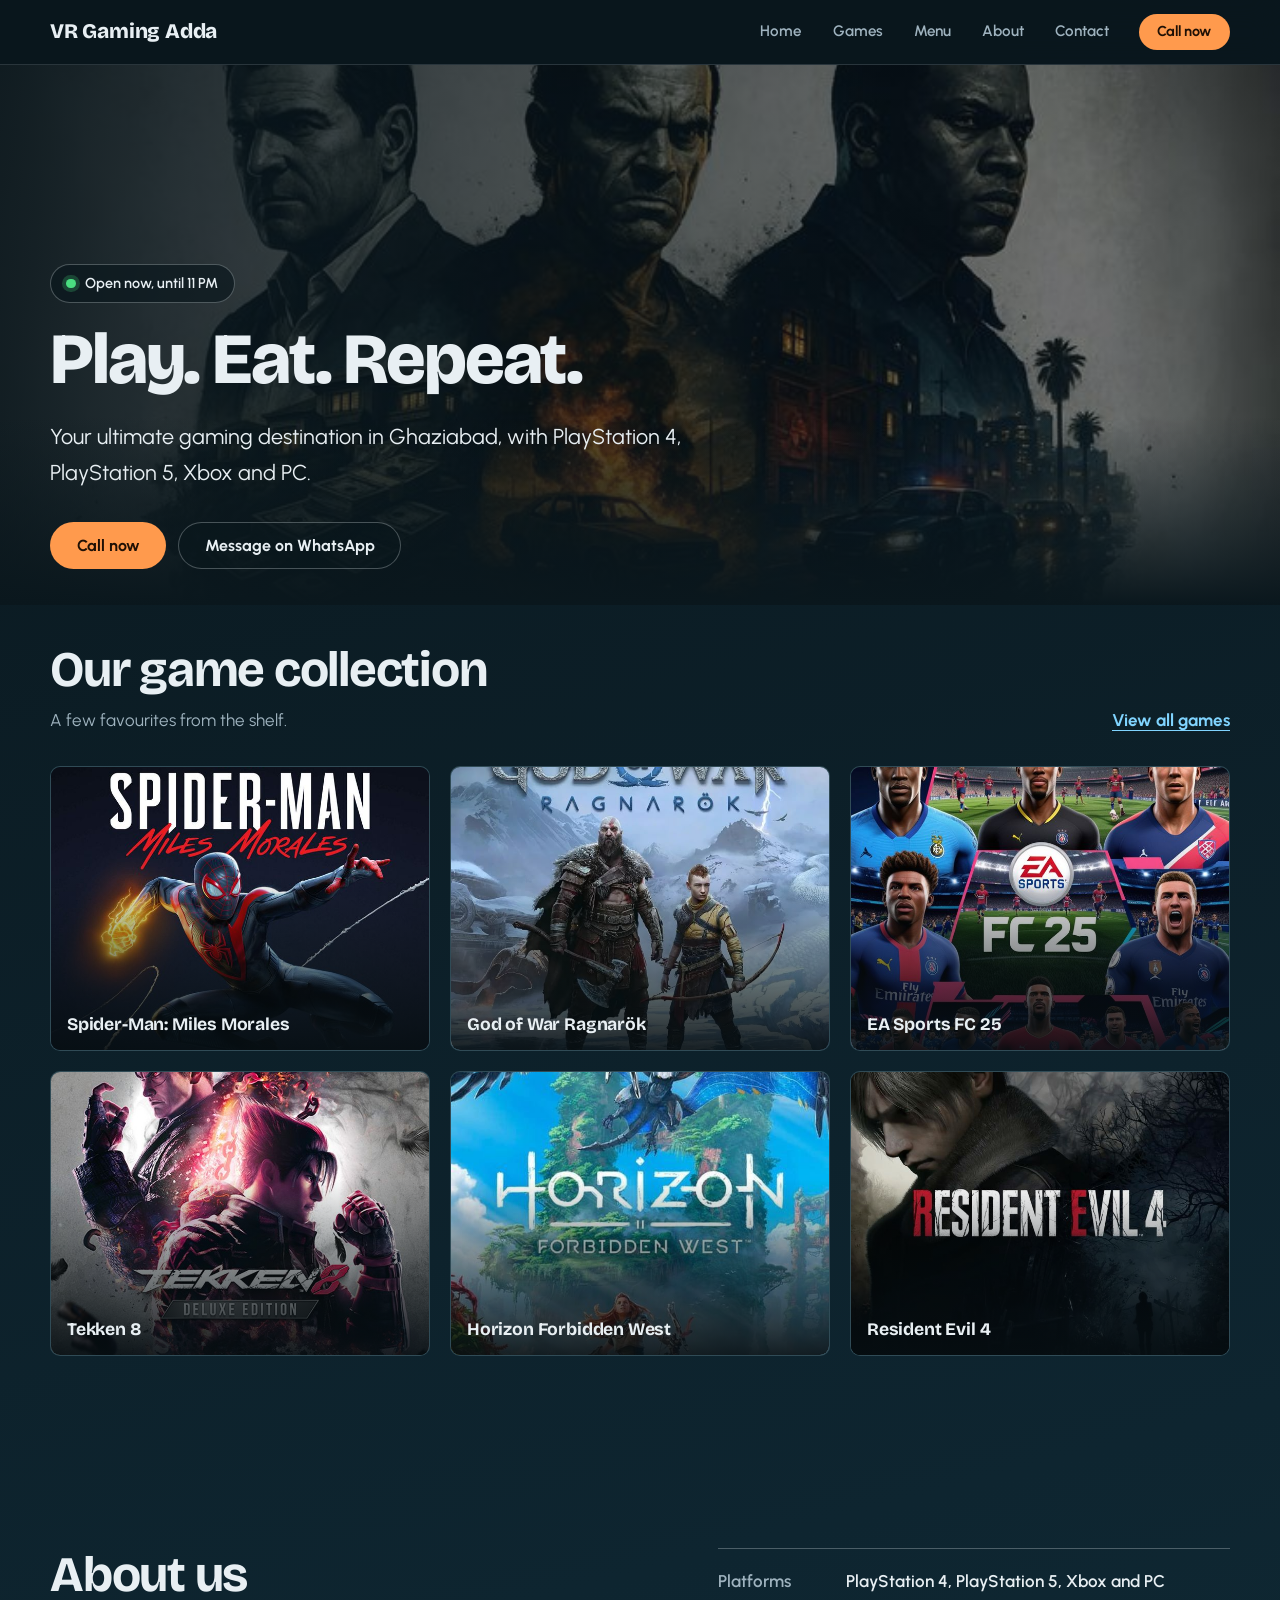
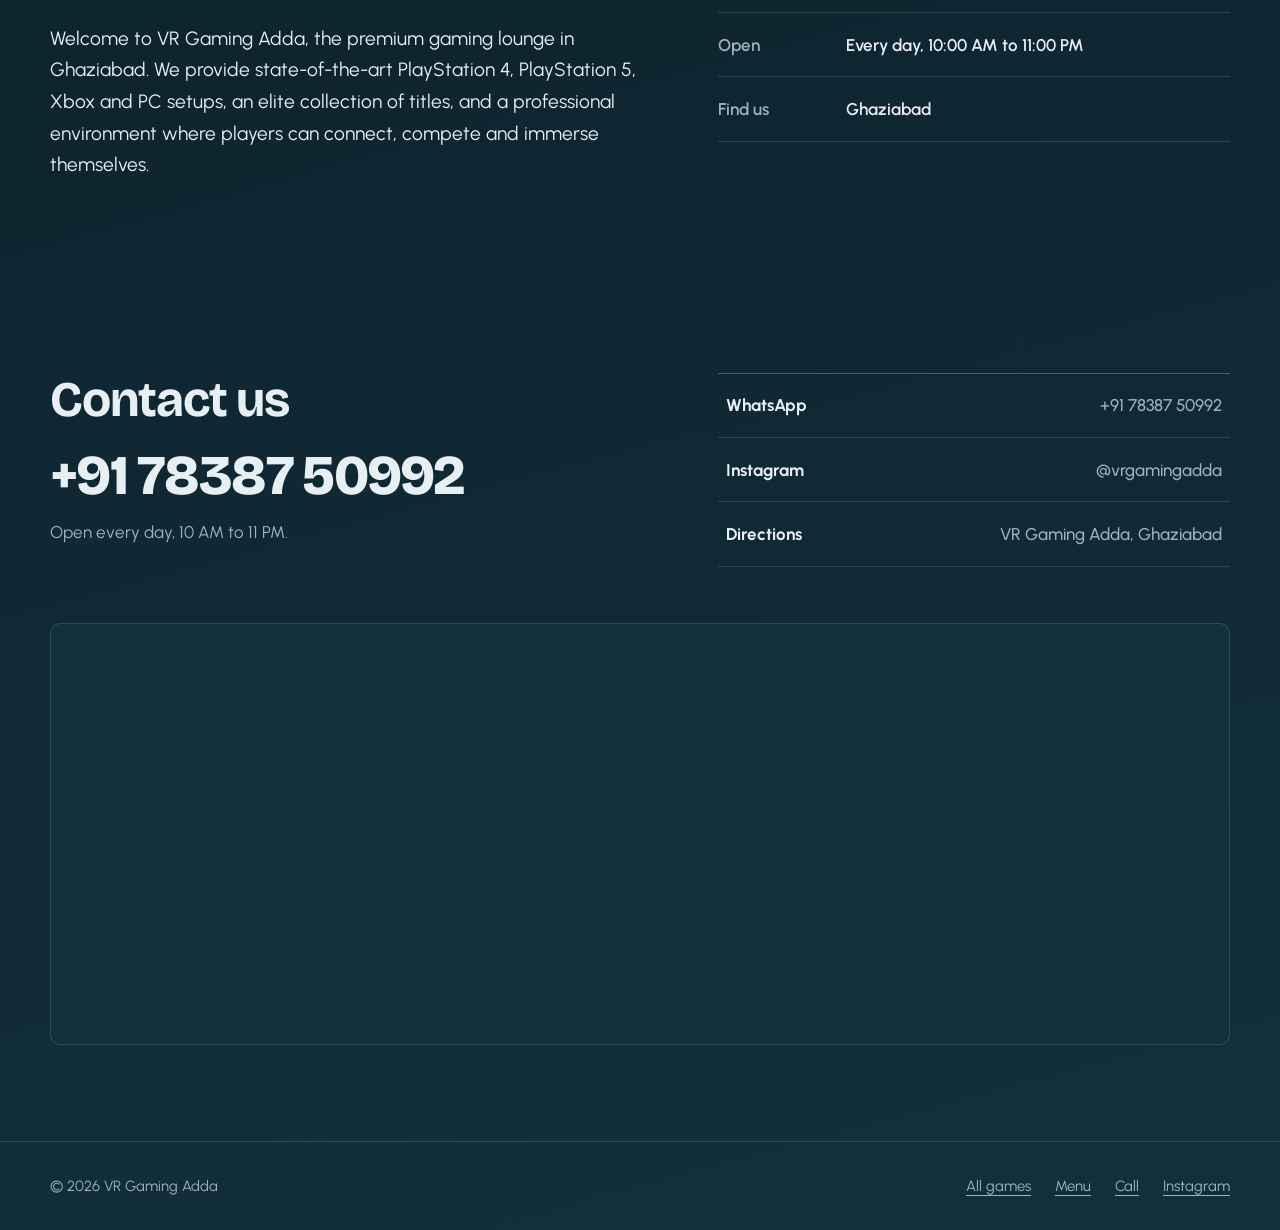
==== index.html @ c01f608c "menu addtion" ====
<!DOCTYPE html>
<html lang="en">
<head>
  <meta charset="UTF-8">
  <meta name="viewport" content="width=device-width, initial-scale=1">
  <title>VR Gaming Adda | PlayStation, Xbox &amp; PC Gaming Lounge in Ghaziabad</title>
  <meta name="description" content="VR Gaming Adda is a gaming lounge in Ghaziabad with PlayStation 4, PlayStation 5, Xbox and PC setups and a big game library. Open daily, 10 AM to 11 PM. Call +91 78387 50992.">
  <meta name="theme-color" content="#0a171d">
  <meta property="og:type" content="website">
  <meta property="og:title" content="VR Gaming Adda | PlayStation, Xbox &amp; PC Gaming Lounge in Ghaziabad">
  <meta property="og:description" content="Play the best games with friends on PlayStation, Xbox and PC. Open daily, 10 AM to 11 PM.">
  <link rel="icon" href="data:image/svg+xml,%3Csvg xmlns='http://www.w3.org/2000/svg' viewBox='0 0 100 100'%3E%3Ctext y='.9em' font-size='90'%3E🎮%3C/text%3E%3C/svg%3E">

  <link rel="preconnect" href="https://fonts.googleapis.com">
  <link rel="preconnect" href="https://fonts.gstatic.com" crossorigin>
  <link href="https://fonts.googleapis.com/css2?family=Bricolage+Grotesque:wght@700;800&family=Urbanist:wght@400;500;600;700&display=swap" rel="stylesheet">
  <link rel="stylesheet" href="style.css">

  <!-- Marks the page as "JavaScript is running" so scroll animations only apply when they can work -->
  <script>document.documentElement.classList.add('js');</script>

  <script type="application/ld+json">
  {
    "@context": "https://schema.org",
    "@type": "EntertainmentBusiness",
    "name": "VR Gaming Adda",
    "description": "Gaming lounge in Ghaziabad with PlayStation 4, PlayStation 5, Xbox and PC.",
    "hasMap": "https://maps.app.goo.gl/BZPV2LRTuxXxfFPt9",
    "telephone": "+91-78387-50992",
    "address": {
      "@type": "PostalAddress",
      "addressLocality": "Ghaziabad",
      "addressRegion": "Uttar Pradesh",
      "addressCountry": "IN"
    },
    "openingHoursSpecification": {
      "@type": "OpeningHoursSpecification",
      "dayOfWeek": ["Monday", "Tuesday", "Wednesday", "Thursday", "Friday", "Saturday", "Sunday"],
      "opens": "10:00",
      "closes": "23:00"
    },
    "sameAs": ["https://instagram.com/vrgamingadda"]
  }
  </script>
</head>
<body>
  <a class="skip-link" href="#main">Skip to content</a>

  <header class="site-header">
    <div class="container header-inner">
      <a class="logo" href="#home">VR Gaming Adda</a>

      <nav id="site-nav" class="site-nav" aria-label="Main">
        <a href="#home">Home</a>
        <a href="#games">Games</a>
        <a href="menu.html">Menu</a>
        <a href="#about">About</a>
        <a href="#contact">Contact</a>
      </nav>

      <div class="header-actions">
        <a class="btn btn-primary btn-sm" href="tel:+917838750992">Call now</a>
        <button class="nav-toggle" type="button" aria-expanded="false" aria-controls="site-nav" aria-label="Open menu">
          <span class="nav-toggle-bars" aria-hidden="true"></span>
        </button>
      </div>
    </div>
  </header>

  <main id="main">

    <!-- HERO -->
    <section class="hero" id="home" aria-labelledby="hero-title">
      <img class="hero-bg" src="img/caro4.jpeg" alt="" fetchpriority="high" decoding="async">
      <div class="container">
        <p class="status" data-state="neutral">
          <span class="status-dot" aria-hidden="true"></span>
          <span id="open-status">Open daily, 10 AM to 11 PM</span>
        </p>
        <h1 id="hero-title"><span>Play.</span> <span>Eat.</span> <span>Repeat.</span></h1>
        <p class="hero-lead">Your ultimate gaming destination in Ghaziabad, with PlayStation 4, PlayStation 5, Xbox and PC.</p>
        <div class="hero-actions">
          <a class="btn btn-primary" href="tel:+917838750992">Call now</a>
          <a class="btn btn-outline" href="https://wa.me/917838750992?text=Hi!%20I%27d%20like%20to%20visit%20VR%20Gaming%20Adda.%20Are%20slots%20available%3F" target="_blank" rel="noopener noreferrer">Message on WhatsApp<span class="sr-only"> (opens in a new tab)</span></a>
        </div>
      </div>
    </section>

    <!-- GAMES -->
    <section class="section" id="games" aria-labelledby="games-title">
      <div class="container">
        <div class="section-head">
          <div>
            <h2 class="section-title" id="games-title">Our game collection</h2>
            <p class="section-sub">A few favourites from the shelf.</p>
          </div>
          <a class="text-link" href="games.html">View all games</a>
        </div>

        <ul class="tile-grid" role="list">
          <li>
            <article class="tile reveal">
              <img src="img/spiderman%20miles%20morales.jpeg" alt="" loading="lazy" decoding="async">
              <h3 class="tile-title">Spider-Man: Miles Morales</h3>
            </article>
          </li>
          <li>
            <article class="tile reveal">
              <img src="img/gow%20rag.jpeg" alt="" loading="lazy" decoding="async">
              <h3 class="tile-title">God of War Ragnarök</h3>
            </article>
          </li>
          <li>
            <article class="tile reveal">
              <img src="img/fc25.jpeg" alt="" loading="lazy" decoding="async">
              <h3 class="tile-title">EA Sports FC 25</h3>
            </article>
          </li>
          <li>
            <article class="tile reveal">
              <img src="img/tekken%208.jpeg" alt="" loading="lazy" decoding="async">
              <h3 class="tile-title">Tekken 8</h3>
            </article>
          </li>
          <li>
            <article class="tile reveal">
              <img src="img/horizon%20west.jpeg" alt="" loading="lazy" decoding="async">
              <h3 class="tile-title">Horizon Forbidden West</h3>
            </article>
          </li>
          <li>
            <article class="tile reveal">
              <img src="img/resident%20evil%204.jpeg" alt="" loading="lazy" decoding="async">
              <h3 class="tile-title">Resident Evil 4</h3>
            </article>
          </li>
        </ul>
      </div>
    </section>

    <!-- ABOUT -->
    <section class="section" id="about" aria-labelledby="about-title">
      <div class="container split">
        <div>
          <h2 class="section-title" id="about-title">About us</h2>
          <p class="about-text">
            Welcome to VR Gaming Adda, the premium gaming lounge in Ghaziabad. We provide state-of-the-art PlayStation 4, PlayStation 5, Xbox and PC setups, an elite collection of titles, and a professional environment where players can connect, compete and immerse themselves.
          </p>
        </div>

        <dl class="specs">
          <div class="spec">
            <dt>Platforms</dt>
            <dd>PlayStation 4, PlayStation 5, Xbox and&nbsp;PC</dd>
          </div>
          <div class="spec">
            <dt>Open</dt>
            <dd>Every day, 10:00 AM to 11:00 PM</dd>
          </div>
          <div class="spec">
            <dt>Find us</dt>
            <dd>Ghaziabad</dd>
          </div>
        </dl>
      </div>
    </section>

    <!-- CONTACT -->
    <section class="section" id="contact" aria-labelledby="contact-title">
      <div class="container">
        <div class="split">
          <div>
            <h2 class="section-title" id="contact-title">Contact us</h2>
            <a class="contact-number" href="tel:+917838750992">+91 78387 50992</a>
            <p class="contact-hours">Open every day, 10 AM to 11 PM.</p>
          </div>

          <ul class="contact-list" role="list">
            <li>
              <a href="https://wa.me/917838750992?text=Hi!%20I%27d%20like%20to%20visit%20VR%20Gaming%20Adda.%20Are%20slots%20available%3F" target="_blank" rel="noopener noreferrer">
                <span>WhatsApp<span class="sr-only"> (opens in a new tab)</span></span>
                <span>+91 78387 50992</span>
              </a>
            </li>
            <li>
              <a href="https://instagram.com/vrgamingadda" target="_blank" rel="noopener noreferrer">
                <span>Instagram<span class="sr-only"> (opens in a new tab)</span></span>
                <span>@vrgamingadda</span>
              </a>
            </li>
            <li>
              <a href="https://maps.app.goo.gl/BZPV2LRTuxXxfFPt9" target="_blank" rel="noopener noreferrer">
                <span>Directions<span class="sr-only"> (opens in a new tab)</span></span>
                <span>VR Gaming Adda, Ghaziabad</span>
              </a>
            </li>
          </ul>
        </div>

        <div class="map">
          <iframe
            title="Map showing the location of VR Gaming Adda in Ghaziabad"
            src="https://www.google.com/maps/embed?pb=!1m18!1m12!1m3!1d3500.530560545763!2d77.47486057409613!3d28.673771582209337!2m3!1f0!2f0!3f0!3m2!1i1024!2i768!4f13.1!3m3!1m2!1s0x390cf1ef0e3dee1d%3A0xf4275570c303ee24!2sVR%20GAMING%20ADDA!5e0!3m2!1sen!2sin!4v1789979983167!5m2!1sen!2sin"
            allowfullscreen
            loading="lazy"
            referrerpolicy="strict-origin-when-cross-origin"></iframe>
        </div>
      </div>
    </section>

  </main>

  <footer class="site-footer">
    <div class="container footer-inner">
      <p>&copy; <span id="year">2026</span> VR Gaming Adda</p>
      <ul class="footer-links" role="list">
        <li><a href="games.html">All games</a></li>
        <li><a href="menu.html">Menu</a></li>
        <li><a href="tel:+917838750992">Call</a></li>
        <li><a href="https://instagram.com/vrgamingadda" target="_blank" rel="noopener noreferrer">Instagram<span class="sr-only"> (opens in a new tab)</span></a></li>
      </ul>
    </div>
  </footer>

  <script src="script.js"></script>
</body>
</html>
---- style.css ----
/* ==========================================================================
   VR Gaming Adda: shared styles (used by index.html and games.html)
   Tweak the values in :root to restyle the whole site.
   ========================================================================== */

:root {
  /* Colour */
  --ink: #0a171d;          /* page background */
  --teal: #12303b;         /* raised surfaces */
  --screen: #80d4ff;       /* links, focus rings, accents (your original blue) */
  --ember: #ff9a4d;        /* call-to-action buttons */
  --mist: #e8eff3;         /* main text */
  --slate: #9fb3bf;        /* secondary text */
  --line: rgba(232, 239, 243, 0.14);
  --line-strong: rgba(232, 239, 243, 0.28);

  /* Type */
  --font-display: 'Bricolage Grotesque', 'Urbanist', system-ui, sans-serif;
  --font-body: 'Urbanist', system-ui, -apple-system, 'Segoe UI', Roboto, sans-serif;

  /* Layout */
  --header-h: 64px;
  --wrap: 1180px;
  --gutter: clamp(1rem, 4vw, 2rem);
  --radius: 10px;
  --tile-ratio: 4 / 3;     /* shape of game cards. Try 3 / 4 for portrait covers */
}

/* ---------- Base ---------- */

*, *::before, *::after { box-sizing: border-box; }

html {
  -webkit-text-size-adjust: 100%;
  scroll-behavior: smooth;
  /* keeps anchor targets from hiding under the sticky header */
  scroll-padding-top: calc(var(--header-h) + 1rem);
}

body {
  margin: 0;
  min-height: 100vh;
  font-family: var(--font-body);
  font-size: 1.0625rem;
  line-height: 1.65;
  color: var(--mist);
  background-color: var(--ink);
  background-image: linear-gradient(165deg, #0a171d 0%, #0e2530 55%, #12303b 100%);
}

img { display: block; max-width: 100%; }

a { color: var(--screen); }

h1, h2, h3 { font-family: var(--font-display); margin: 0; }

:focus-visible {
  outline: 3px solid var(--screen);
  outline-offset: 3px;
  border-radius: 4px;
}

.container {
  width: min(100% - 2 * var(--gutter), var(--wrap));
  margin-inline: auto;
}

.sr-only {
  position: absolute;
  width: 1px; height: 1px;
  margin: -1px; padding: 0;
  overflow: hidden;
  clip: rect(0, 0, 0, 0);
  white-space: nowrap;
  border: 0;
}

.skip-link {
  position: absolute;
  left: 1rem;
  top: -4rem;
  z-index: 200;
  padding: 0.6rem 1rem;
  border-radius: 8px;
  background: var(--ember);
  color: #1f1005;
  font-weight: 700;
  text-decoration: none;
}
.skip-link:focus { top: 1rem; }

/* ---------- Buttons ---------- */

.btn {
  display: inline-flex;
  align-items: center;
  justify-content: center;
  gap: 0.5rem;
  padding: 0.8rem 1.6rem;
  border: 1px solid transparent;
  border-radius: 999px;
  font: 700 1rem/1.2 var(--font-body);
  text-decoration: none;
  cursor: pointer;
  transition: background-color 0.2s ease, border-color 0.2s ease, color 0.2s ease;
}
.btn-primary { background: var(--ember); color: #1f1005; }
.btn-primary:hover { background: #ffb073; }
.btn-outline { border-color: var(--line-strong); color: var(--mist); background: rgba(10, 23, 29, 0.35); }
.btn-outline:hover { border-color: var(--mist); background: rgba(232, 239, 243, 0.1); }
.btn-sm { padding: 0.55rem 1.1rem; font-size: 0.9rem; }

/* ---------- Header ---------- */

.site-header {
  position: sticky;
  top: 0;
  z-index: 100;
  background: rgba(10, 23, 29, 0.85);
  -webkit-backdrop-filter: blur(14px);
  backdrop-filter: blur(14px);
  border-bottom: 1px solid var(--line);
}

.header-inner {
  display: flex;
  align-items: center;
  gap: 1rem;
  min-height: var(--header-h);
}

.logo {
  font-family: var(--font-display);
  font-size: 1.3rem;
  font-weight: 800;
  letter-spacing: -0.01em;
  color: var(--mist);
  text-decoration: none;
  white-space: nowrap;
}

.site-nav {
  display: flex;
  align-items: center;
  gap: 0.25rem;
  margin-left: auto;
}
.site-nav a {
  padding: 0.5rem 0.85rem;
  border-radius: 8px;
  color: var(--slate);
  font-weight: 600;
  font-size: 0.95rem;
  text-decoration: none;
  transition: color 0.2s ease, background-color 0.2s ease;
}
.site-nav a:hover,
.site-nav a[aria-current] { color: var(--mist); background: rgba(232, 239, 243, 0.08); }

.header-actions { display: flex; align-items: center; gap: 0.5rem; }

.nav-toggle {
  display: none;
  align-items: center;
  justify-content: center;
  width: 44px;
  height: 44px;
  padding: 0;
  border: 1px solid var(--line-strong);
  border-radius: 10px;
  background: transparent;
  color: var(--mist);
  cursor: pointer;
}
.nav-toggle-bars,
.nav-toggle-bars::before,
.nav-toggle-bars::after {
  display: block;
  width: 18px;
  height: 2px;
  border-radius: 2px;
  background: currentColor;
  transition: transform 0.25s ease, background-color 0.2s ease;
}
.nav-toggle-bars { position: relative; }
.nav-toggle-bars::before,
.nav-toggle-bars::after { content: ""; position: absolute; left: 0; }
.nav-toggle-bars::before { top: -6px; }
.nav-toggle-bars::after { top: 6px; }
.nav-toggle[aria-expanded="true"] .nav-toggle-bars { background: transparent; }
.nav-toggle[aria-expanded="true"] .nav-toggle-bars::before { transform: translateY(6px) rotate(45deg); }
.nav-toggle[aria-expanded="true"] .nav-toggle-bars::after { transform: translateY(-6px) rotate(-45deg); }

@media (max-width: 820px) {
  .header-inner { flex-wrap: wrap; }
  .header-actions { margin-left: auto; }

  /* Without JavaScript the links simply wrap onto a second row. */
  .site-nav { order: 3; width: 100%; margin: 0; flex-wrap: wrap; padding-bottom: 0.6rem; }

  /* With JavaScript they collapse into a menu. */
  .js .header-inner { flex-wrap: nowrap; }
  .js .nav-toggle { display: inline-flex; }
  .js .site-nav {
    display: none;
    position: absolute;
    top: 100%;
    left: 0;
    right: 0;
    flex-direction: column;
    align-items: stretch;
    gap: 0;
    padding: 0.5rem var(--gutter) 1rem;
    background: rgba(10, 23, 29, 0.98);
    border-bottom: 1px solid var(--line-strong);
  }
  .js .site-nav.is-open { display: flex; }
  .site-nav a { padding: 0.85rem 0.5rem; font-size: 1.05rem; }
}

@media (max-width: 400px) {
  .header-inner { gap: 0.5rem; }
  .logo { font-size: 1.1rem; }
  .header-actions .btn-sm { padding: 0.5rem 0.9rem; }
}

/* ---------- Hero (home page) ---------- */

.hero {
  position: relative;
  isolation: isolate;
  display: flex;
  align-items: flex-end;
  min-height: 60vh;
  min-height: 60svh;
  padding-block: 4rem clamp(1.5rem, 3vw, 2.25rem);
  overflow: hidden;
  background: var(--teal);
}
.hero-bg {
  position: absolute;
  inset: 0;
  z-index: -2;
  width: 100%;
  height: 100%;
  object-fit: cover;
}
.hero::after {
  content: "";
  position: absolute;
  inset: 0;
  z-index: -1;
  background:
    linear-gradient(0deg, var(--ink) 0%, rgba(10, 23, 29, 0) 35%),
    linear-gradient(90deg, rgba(10, 23, 29, 0.9) 0%, rgba(10, 23, 29, 0.6) 55%, rgba(10, 23, 29, 0.3) 100%);
}
@media (max-width: 600px) {
  .hero::after {
    background:
      linear-gradient(0deg, var(--ink) 0%, rgba(10, 23, 29, 0) 35%),
      rgba(10, 23, 29, 0.6);
  }
}

.status {
  display: inline-flex;
  align-items: center;
  gap: 0.6rem;
  margin: 0 0 1.25rem;
  padding: 0.4rem 0.95rem;
  border: 1px solid var(--line-strong);
  border-radius: 999px;
  background: rgba(10, 23, 29, 0.7);
  font-size: 0.9rem;
  font-weight: 600;
}
.status-dot {
  width: 0.6rem;
  height: 0.6rem;
  border-radius: 50%;
  background: var(--screen);
}
.status[data-state="open"] .status-dot { background: #4ade80; box-shadow: 0 0 0 4px rgba(74, 222, 128, 0.22); }
.status[data-state="closed"] .status-dot { background: var(--ember); box-shadow: 0 0 0 4px rgba(255, 154, 77, 0.22); }

.hero h1 {
  font-size: clamp(2.5rem, 6vw, 4.5rem);
  font-weight: 800;
  line-height: 1;
  letter-spacing: -0.03em;
}
.hero h1 span { display: inline-block; }

.hero-lead {
  max-width: 30em;
  margin: 1.5rem 0 2rem;
  font-size: clamp(1.1rem, 2.5vw, 1.35rem);
  color: var(--mist);
}
.hero-actions { display: flex; flex-wrap: wrap; gap: 0.75rem; }

/* One orchestrated page-load moment: the title, then the details. */
@keyframes rise {
  from { opacity: 0; transform: translateY(24px); }
  to   { opacity: 1; transform: none; }
}
.hero .status,
.hero h1 span,
.hero .hero-lead,
.hero .hero-actions { animation: rise 0.7s cubic-bezier(0.2, 0.7, 0.2, 1) both; }
.hero h1 span:nth-child(1) { animation-delay: 0.10s; }
.hero h1 span:nth-child(2) { animation-delay: 0.22s; }
.hero h1 span:nth-child(3) { animation-delay: 0.34s; }
.hero .hero-lead    { animation-delay: 0.50s; }
.hero .hero-actions { animation-delay: 0.60s; }

/* ---------- Sections ---------- */

.section { padding-block: clamp(3.5rem, 8vw, 6rem); }
.section--tight { padding-top: 1rem; }
/* the section right after the hero needs less space above it */
.hero + .section { padding-top: clamp(1.5rem, 3vw, 2.5rem); }

.section-head {
  display: flex;
  flex-wrap: wrap;
  align-items: flex-end;
  justify-content: space-between;
  gap: 0.75rem 2rem;
  margin-bottom: 2rem;
}
.section-title {
  font-size: clamp(2rem, 5vw, 3.1rem);
  font-weight: 700;
  line-height: 1.1;
  letter-spacing: -0.025em;
}
.section-sub { margin: 0.5rem 0 0; color: var(--slate); }

.text-link { font-weight: 700; text-underline-offset: 0.25em; }

/* ---------- Game tiles ---------- */

.tile-grid {
  display: grid;
  grid-template-columns: repeat(2, minmax(0, 1fr));
  gap: clamp(0.75rem, 2vw, 1.25rem);
  margin: 0;
  padding: 0;
  list-style: none;
}
@media (min-width: 720px) {
  .tile-grid { grid-template-columns: repeat(3, minmax(0, 1fr)); }
}
@media (min-width: 1040px) {
  .tile-grid--library { grid-template-columns: repeat(4, minmax(0, 1fr)); }
}

.tile {
  position: relative;
  margin: 0;
  overflow: hidden;
  aspect-ratio: var(--tile-ratio);
  border: 1px solid var(--line);
  border-radius: var(--radius);
  background: var(--teal);
  transition: border-color 0.25s ease;
}
.tile img {
  position: absolute;
  inset: 0;
  width: 100%;
  height: 100%;
  object-fit: cover;
  transition: transform 0.6s ease;
}
/* dark fade so the title is always readable, whatever the cover looks like */
.tile::after {
  content: "";
  position: absolute;
  inset: 0;
  background: linear-gradient(0deg, rgba(6, 14, 18, 0.92) 0%, rgba(6, 14, 18, 0.4) 38%, rgba(6, 14, 18, 0) 62%);
}
.tile-title {
  position: absolute;
  z-index: 1;
  left: 0;
  right: 0;
  bottom: 0;
  padding: 0.9rem 1rem;
  font-size: clamp(0.95rem, 1.6vw, 1.1rem);
  font-weight: 700;
  line-height: 1.2;
  letter-spacing: -0.01em;
}

.tile--more::after { background: rgba(10, 23, 29, 0.62); }
.tile--more .tile-title {
  top: 0;
  display: grid;
  place-items: center;
  padding: 1rem;
  text-align: center;
  font-size: clamp(1.15rem, 2.4vw, 1.5rem);
}

@media (hover: hover) {
  .tile:hover { border-color: rgba(128, 212, 255, 0.6); }
  .tile:hover img { transform: scale(1.05); }
}

/* Scroll reveal for tiles. Only applies when JavaScript is running,
   so the games are never hidden if it fails to load. */
.js .reveal {
  opacity: 0;
  transform: translateY(18px);
  transition:
    opacity 0.6s ease var(--d, 0s),
    transform 0.6s ease var(--d, 0s),
    border-color 0.25s ease;
}
.js .reveal.is-visible { opacity: 1; transform: none; }

/* ---------- About ---------- */

.split { display: grid; gap: 2.5rem; }
@media (min-width: 880px) {
  .split { grid-template-columns: minmax(0, 1.15fr) minmax(0, 1fr); gap: 5rem; align-items: start; }
}

.about-text {
  max-width: 34em;
  margin: 1.25rem 0 0;
  font-size: 1.2rem;
  line-height: 1.65;
}

.specs { margin: 0; border-top: 1px solid var(--line-strong); }
.spec {
  display: grid;
  grid-template-columns: 7rem 1fr;
  gap: 1rem;
  padding: 1.1rem 0;
  border-bottom: 1px solid var(--line);
}
.spec dt { color: var(--slate); font-weight: 600; }
.spec dd { margin: 0; font-weight: 600; }

/* ---------- Contact ---------- */

.contact-number {
  display: inline-block;
  margin-top: 1.25rem;
  font-family: var(--font-display);
  font-size: clamp(1.75rem, 6vw, 3.5rem);
  font-weight: 800;
  line-height: 1.05;
  letter-spacing: -0.03em;
  white-space: nowrap;
  color: var(--mist);
  text-decoration: none;
}
.contact-number:hover { color: var(--ember); }
.contact-hours { margin: 0.75rem 0 0; color: var(--slate); }

.contact-list { margin: 0; padding: 0; list-style: none; border-top: 1px solid var(--line-strong); }
.contact-list li { border-bottom: 1px solid var(--line); }
.contact-list a {
  display: flex;
  flex-wrap: wrap;
  justify-content: space-between;
  gap: 0.25rem 1rem;
  padding: 1.1rem 0.5rem;
  color: var(--mist);
  font-weight: 700;
  text-decoration: none;
  transition: background-color 0.2s ease;
}
.contact-list a:hover { background: rgba(232, 239, 243, 0.05); }
.contact-list a span:last-child { color: var(--slate); font-weight: 500; overflow-wrap: anywhere; }

.map {
  margin-top: clamp(2rem, 5vw, 3.5rem);
  overflow: hidden;
  border: 1px solid var(--line);
  border-radius: var(--radius);
  background: var(--teal);
}
.map iframe {
  display: block;
  width: 100%;
  height: clamp(280px, 40vw, 420px);
  border: 0;
}

/* ---------- Games page ---------- */

.page-head { padding-block: clamp(2.5rem, 6vw, 4.5rem) 1.5rem; }
.back-link { display: inline-block; margin-bottom: 1.5rem; color: var(--slate); font-weight: 600; text-underline-offset: 0.25em; }
.back-link:hover { color: var(--mist); }
.page-head h1 {
  font-size: clamp(2.6rem, 8vw, 5rem);
  font-weight: 800;
  line-height: 1;
  letter-spacing: -0.03em;
}
.page-lead { max-width: 32em; margin: 1rem 0 0; font-size: 1.2rem; color: var(--slate); }

.cta { border-top: 1px solid var(--line); margin-top: clamp(1rem, 4vw, 3rem); }
.cta-inner { display: flex; flex-wrap: wrap; align-items: center; justify-content: space-between; gap: 1.5rem 2rem; }
.cta h2 { font-size: clamp(1.6rem, 4vw, 2.4rem); font-weight: 700; letter-spacing: -0.02em; }
.cta p { margin: 0.4rem 0 0; color: var(--slate); }

/* ---------- Menu page ---------- */

.menu-jump {
  display: flex;
  flex-wrap: wrap;
  gap: 0.5rem;
  margin: 1.75rem 0 0;
  padding: 0;
  list-style: none;
}
.menu-jump:empty { display: none; }
.menu-jump a {
  display: inline-block;
  padding: 0.45rem 1.05rem;
  border: 1px solid var(--line-strong);
  border-radius: 999px;
  color: var(--mist);
  font-size: 0.95rem;
  font-weight: 600;
  text-decoration: none;
  transition: border-color 0.2s ease, background-color 0.2s ease;
}
.menu-jump a:hover { border-color: var(--mist); background: rgba(232, 239, 243, 0.08); }

.menu-root { padding-bottom: clamp(3rem, 7vw, 5rem); }
.menu-noscript { color: var(--slate); }

/* title on the left, prices on the right, like a printed price board */
.menu-section {
  display: grid;
  gap: 1.25rem 4rem;
  padding-block: clamp(1.75rem, 4vw, 2.75rem);
  border-top: 1px solid var(--line-strong);
}
@media (min-width: 880px) {
  .menu-section { grid-template-columns: minmax(0, 1fr) minmax(0, 2fr); }
}
.menu-title {
  font-size: clamp(1.75rem, 3.5vw, 2.4rem);
  font-weight: 700;
  line-height: 1.1;
  letter-spacing: -0.02em;
}

.menu-list { margin: 0; padding: 0; }
.menu-item {
  display: flex;
  align-items: baseline;
  gap: 1rem;
  padding: 0.7rem 0;
}
.menu-item dt {
  display: flex;
  flex: 1;
  align-items: baseline;
  gap: 0.75rem;
  min-width: 0;
  font-weight: 600;
}
/* dotted line from the item name to its price */
.menu-item dt::after {
  content: "";
  flex: 1;
  min-width: 1.5rem;
  border-bottom: 2px dotted var(--line-strong);
  transform: translateY(-0.25em);
}
.menu-item dd {
  margin: 0;
  font-family: var(--font-display);
  font-size: 1.15rem;
  font-weight: 700;
  font-variant-numeric: tabular-nums;
  white-space: nowrap;
}

.combo-grid {
  display: grid;
  grid-template-columns: repeat(auto-fit, minmax(min(100%, 260px), 1fr));
  gap: 2rem 2.5rem;
}
.combo { padding-top: 0.9rem; border-top: 2px solid var(--screen); }
.combo h3 { font-size: 1.25rem; font-weight: 700; letter-spacing: -0.01em; }
.combo-includes { margin: 0.25rem 0 0; color: var(--slate); font-size: 0.95rem; }
.combo .menu-item { padding: 0.5rem 0; }

/* ---------- Footer ---------- */

.site-footer {
  padding-block: 2rem;
  border-top: 1px solid var(--line);
  color: var(--slate);
  font-size: 0.925rem;
}
.footer-inner { display: flex; flex-wrap: wrap; justify-content: space-between; gap: 0.75rem 2rem; }
.footer-inner p { margin: 0; }
.footer-links { display: flex; flex-wrap: wrap; gap: 0.5rem 1.5rem; margin: 0; padding: 0; list-style: none; }
.footer-links a { color: var(--slate); text-underline-offset: 0.25em; }
.footer-links a:hover { color: var(--mist); }

/* ---------- Reduced motion ---------- */

@media (prefers-reduced-motion: reduce) {
  html { scroll-behavior: auto; }
  *, *::before, *::after {
    animation-duration: 0.01ms !important;
    animation-delay: 0s !important;
    transition-duration: 0.01ms !important;
    transition-delay: 0s !important;
  }
}
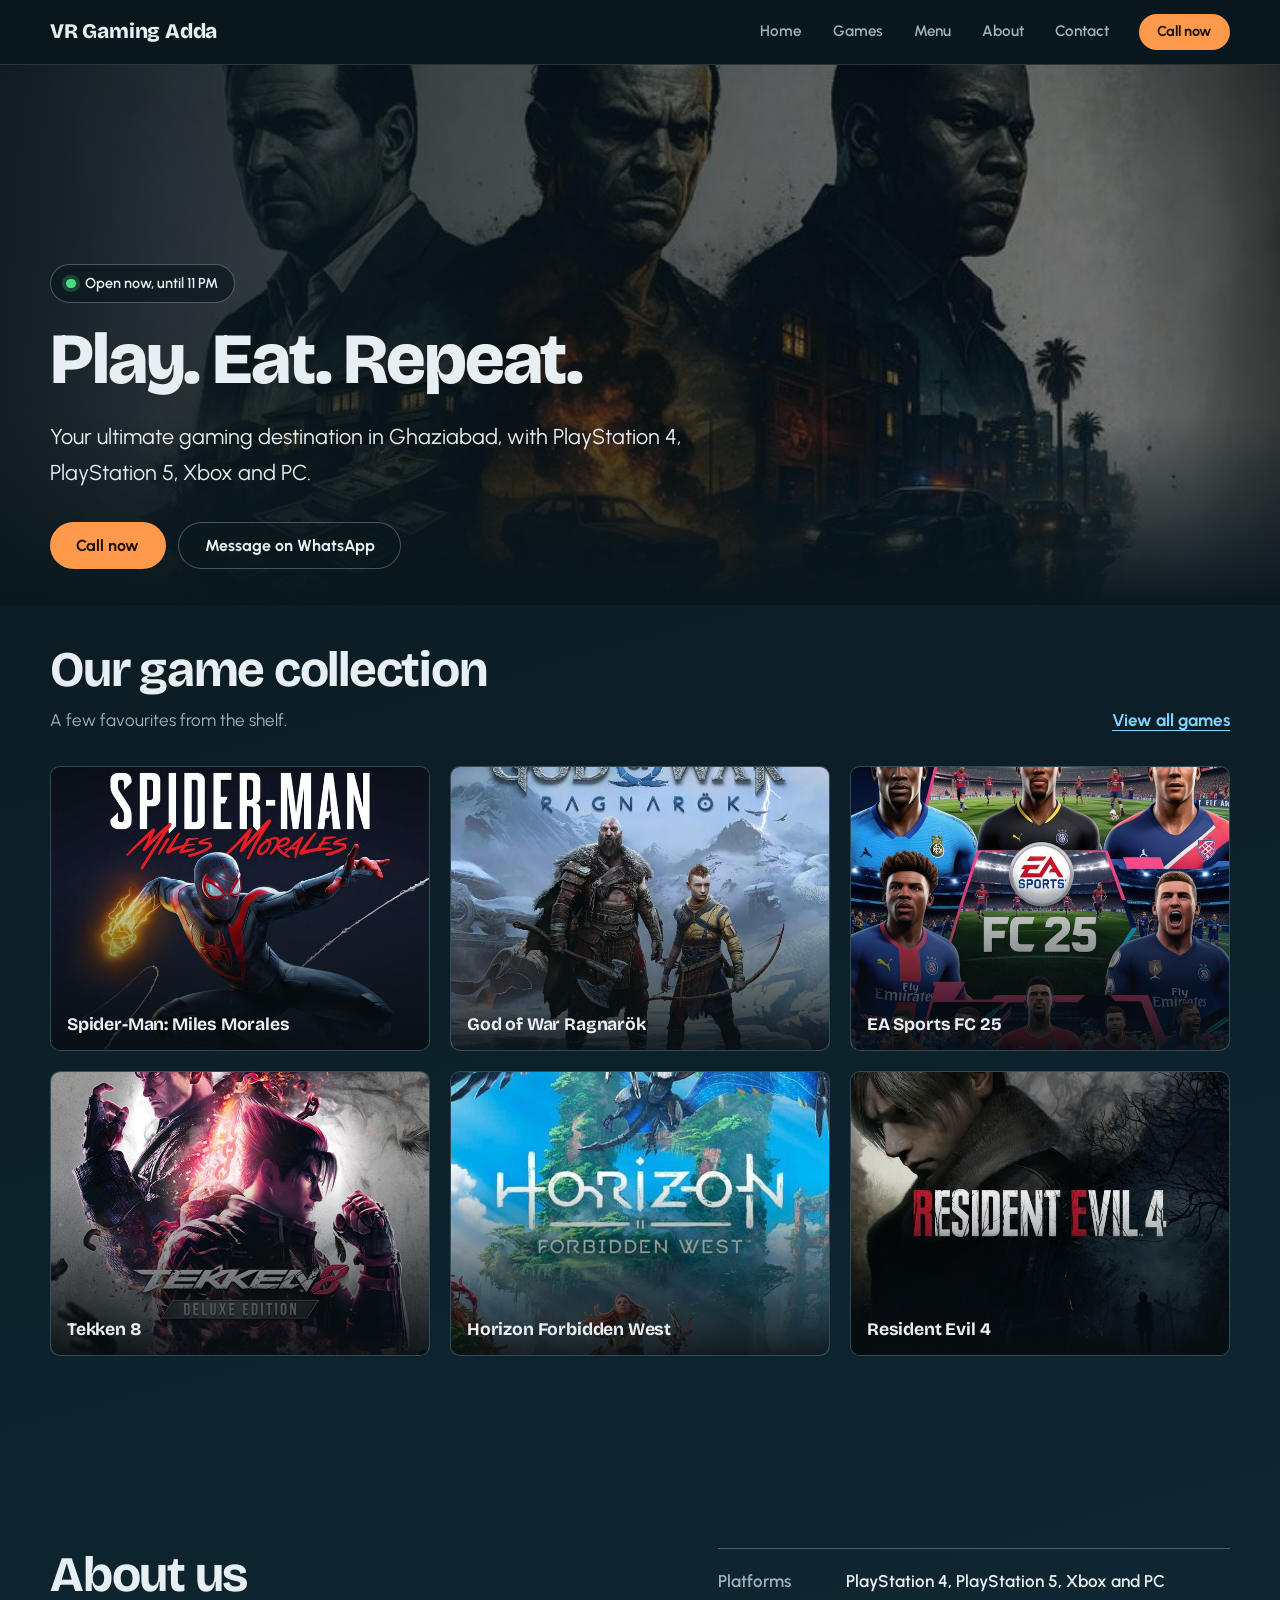
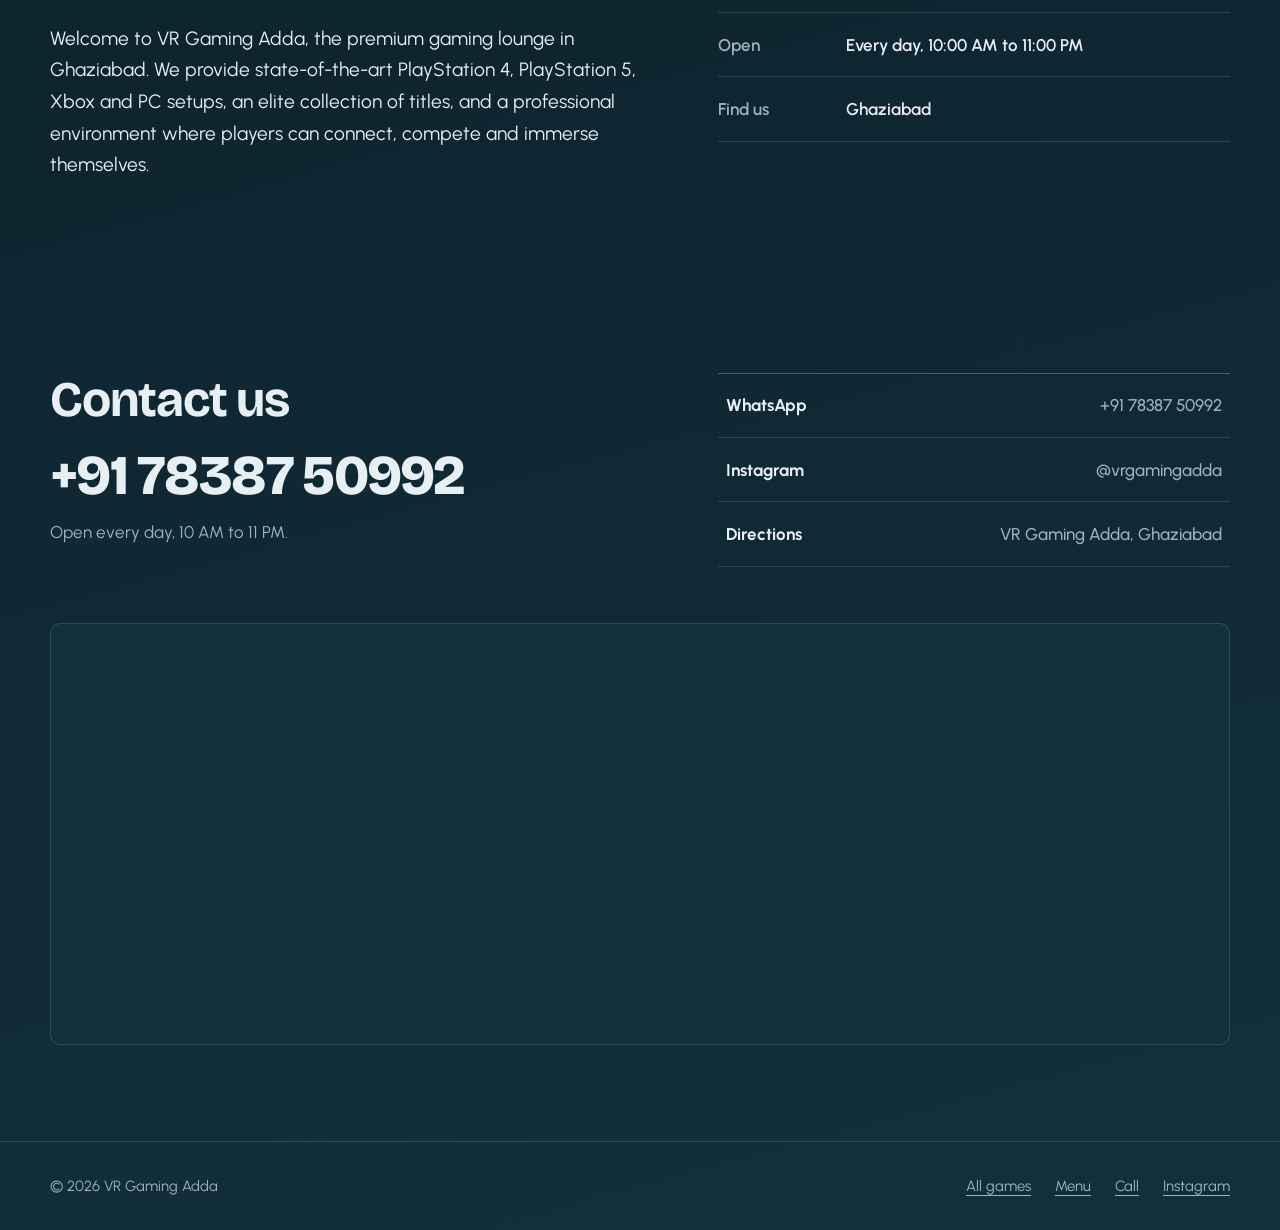
==== commit a299a8e1: "modifying games technique" ====
--- a/index.html
+++ b/index.html
@@ -97,44 +97,9 @@
           <a class="text-link" href="games.html">View all games</a>
         </div>
 
-        <ul class="tile-grid" role="list">
-          <li>
-            <article class="tile reveal">
-              <img src="img/spiderman%20miles%20morales.jpeg" alt="" loading="lazy" decoding="async">
-              <h3 class="tile-title">Spider-Man: Miles Morales</h3>
-            </article>
-          </li>
-          <li>
-            <article class="tile reveal">
-              <img src="img/gow%20rag.jpeg" alt="" loading="lazy" decoding="async">
-              <h3 class="tile-title">God of War Ragnarök</h3>
-            </article>
-          </li>
-          <li>
-            <article class="tile reveal">
-              <img src="img/fc25.jpeg" alt="" loading="lazy" decoding="async">
-              <h3 class="tile-title">EA Sports FC 25</h3>
-            </article>
-          </li>
-          <li>
-            <article class="tile reveal">
-              <img src="img/tekken%208.jpeg" alt="" loading="lazy" decoding="async">
-              <h3 class="tile-title">Tekken 8</h3>
-            </article>
-          </li>
-          <li>
-            <article class="tile reveal">
-              <img src="img/horizon%20west.jpeg" alt="" loading="lazy" decoding="async">
-              <h3 class="tile-title">Horizon Forbidden West</h3>
-            </article>
-          </li>
-          <li>
-            <article class="tile reveal">
-              <img src="img/resident%20evil%204.jpeg" alt="" loading="lazy" decoding="async">
-              <h3 class="tile-title">Resident Evil 4</h3>
-            </article>
-          </li>
-        </ul>
+        <!-- Filled in by games.js from games-data.js -->
+        <ul class="tile-grid" id="featured-games" role="list"></ul>
+        <noscript><p class="noscript-note">Turn on JavaScript to see the games, or <a href="games.html">open the full list</a>.</p></noscript>
       </div>
     </section>
 
@@ -222,6 +187,8 @@
     </div>
   </footer>
 
+  <script src="games-data.js"></script>
+  <script src="games.js"></script>
   <script src="script.js"></script>
 </body>
 </html>
--- a/style.css
+++ b/style.css
@@ -104,6 +104,7 @@
   cursor: pointer;
   transition: background-color 0.2s ease, border-color 0.2s ease, color 0.2s ease;
 }
+.btn { white-space: nowrap; }
 .btn-primary { background: var(--ember); color: #1f1005; }
 .btn-primary:hover { background: #ffb073; }
 .btn-outline { border-color: var(--line-strong); color: var(--mist); background: rgba(10, 23, 29, 0.35); }
@@ -130,6 +131,9 @@
 }
 
 .logo {
+  min-width: 0;
+  overflow: hidden;
+  text-overflow: ellipsis;
   font-family: var(--font-display);
   font-size: 1.3rem;
   font-weight: 800;
@@ -157,7 +161,7 @@
 .site-nav a:hover,
 .site-nav a[aria-current] { color: var(--mist); background: rgba(232, 239, 243, 0.08); }
 
-.header-actions { display: flex; align-items: center; gap: 0.5rem; }
+.header-actions { display: flex; flex: none; align-items: center; gap: 0.5rem; }
 
 .nav-toggle {
   display: none;
@@ -218,6 +222,12 @@
   .site-nav a { padding: 0.85rem 0.5rem; font-size: 1.05rem; }
 }
 
+@media (max-width: 360px) {
+  .logo { font-size: 0.9rem; line-height: 1.1; white-space: normal; overflow: visible; }
+  .header-actions { gap: 0.35rem; }
+  .header-actions .btn-sm { padding: 0.4rem 0.65rem; font-size: 0.85rem; }
+  .nav-toggle { width: 40px; height: 40px; }
+}
 @media (max-width: 400px) {
   .header-inner { gap: 0.5rem; }
   .logo { font-size: 1.1rem; }
@@ -352,8 +362,18 @@
 @media (min-width: 720px) {
   .tile-grid { grid-template-columns: repeat(3, minmax(0, 1fr)); }
 }
-@media (min-width: 1040px) {
-  .tile-grid--library { grid-template-columns: repeat(4, minmax(0, 1fr)); }
+/* Games page: ten games per page, so 2 columns (5 rows) or 5 columns (2 rows) */
+.tile-grid--library {
+  --tile-ratio: 3 / 2;
+  scroll-margin-top: calc(var(--header-h) + 1rem);
+}
+.tile-grid--library:focus { outline: none; }
+@media (min-width: 720px) {
+  .tile-grid--library { grid-template-columns: repeat(2, minmax(0, 1fr)); }
+}
+@media (min-width: 900px) {
+  .tile-grid--library { grid-template-columns: repeat(5, minmax(0, 1fr)); }
+  .tile-grid--library .tile-title { font-size: 0.95rem; padding: 0.7rem 0.8rem; }
 }
 
 .tile {
@@ -394,6 +414,8 @@
   letter-spacing: -0.01em;
 }
 
+.tile-item--more { grid-column: 1 / -1; }
+.tile--more { aspect-ratio: auto; height: clamp(96px, 14vw, 140px); }
 .tile--more::after { background: rgba(10, 23, 29, 0.62); }
 .tile--more .tile-title {
   top: 0;
@@ -495,16 +517,59 @@
 
 /* ---------- Games page ---------- */
 
-.page-head { padding-block: clamp(2.5rem, 6vw, 4.5rem) 1.5rem; }
-.back-link { display: inline-block; margin-bottom: 1.5rem; color: var(--slate); font-weight: 600; text-underline-offset: 0.25em; }
+.page-head { padding-block: clamp(1.5rem, 4vw, 2.5rem) 1rem; }
+.back-link { display: inline-block; margin-bottom: 0.9rem; color: var(--slate); font-weight: 600; text-underline-offset: 0.25em; }
 .back-link:hover { color: var(--mist); }
 .page-head h1 {
-  font-size: clamp(2.6rem, 8vw, 5rem);
+  font-size: clamp(2.25rem, 6vw, 3.75rem);
   font-weight: 800;
   line-height: 1;
   letter-spacing: -0.03em;
 }
-.page-lead { max-width: 32em; margin: 1rem 0 0; font-size: 1.2rem; color: var(--slate); }
+.page-lead { max-width: 56em; margin: 0.6rem 0 0; font-size: 1.1rem; color: var(--slate); }
+
+/* page buttons under the game list */
+.pager {
+  display: flex;
+  flex-wrap: wrap;
+  align-items: center;
+  justify-content: center;
+  gap: 0.75rem 1rem;
+  margin-top: 1.25rem;
+}
+.pager:empty { display: none; }
+.pager-pages {
+  display: flex;
+  flex-wrap: wrap;
+  justify-content: center;
+  gap: 0.25rem;
+  margin: 0;
+  padding: 0;
+  list-style: none;
+}
+.pager-link,
+.pager-num {
+  display: inline-flex;
+  align-items: center;
+  justify-content: center;
+  min-height: 44px;
+  border: 1px solid var(--line-strong);
+  border-radius: 999px;
+  color: var(--mist);
+  font-weight: 700;
+  text-decoration: none;
+  transition: background-color 0.2s ease, border-color 0.2s ease;
+}
+.pager-link { padding: 0 1.25rem; }
+.pager-num { min-width: 44px; padding: 0 0.5rem; }
+a.pager-link:hover,
+a.pager-num:hover { border-color: var(--mist); background: rgba(232, 239, 243, 0.1); }
+.pager-num[aria-current="page"] { background: var(--mist); border-color: var(--mist); color: var(--ink); }
+.pager-link.is-disabled { opacity: 0.4; }
+.pager-gap { display: inline-flex; align-items: center; min-height: 44px; padding: 0 0.25rem; color: var(--slate); }
+.pager-status { margin: 0.5rem 0 0; text-align: center; color: var(--slate); font-size: 0.95rem; }
+
+.noscript-note { margin: 0; color: var(--slate); }
 
 .cta { border-top: 1px solid var(--line); margin-top: clamp(1rem, 4vw, 3rem); }
 .cta-inner { display: flex; flex-wrap: wrap; align-items: center; justify-content: space-between; gap: 1.5rem 2rem; }
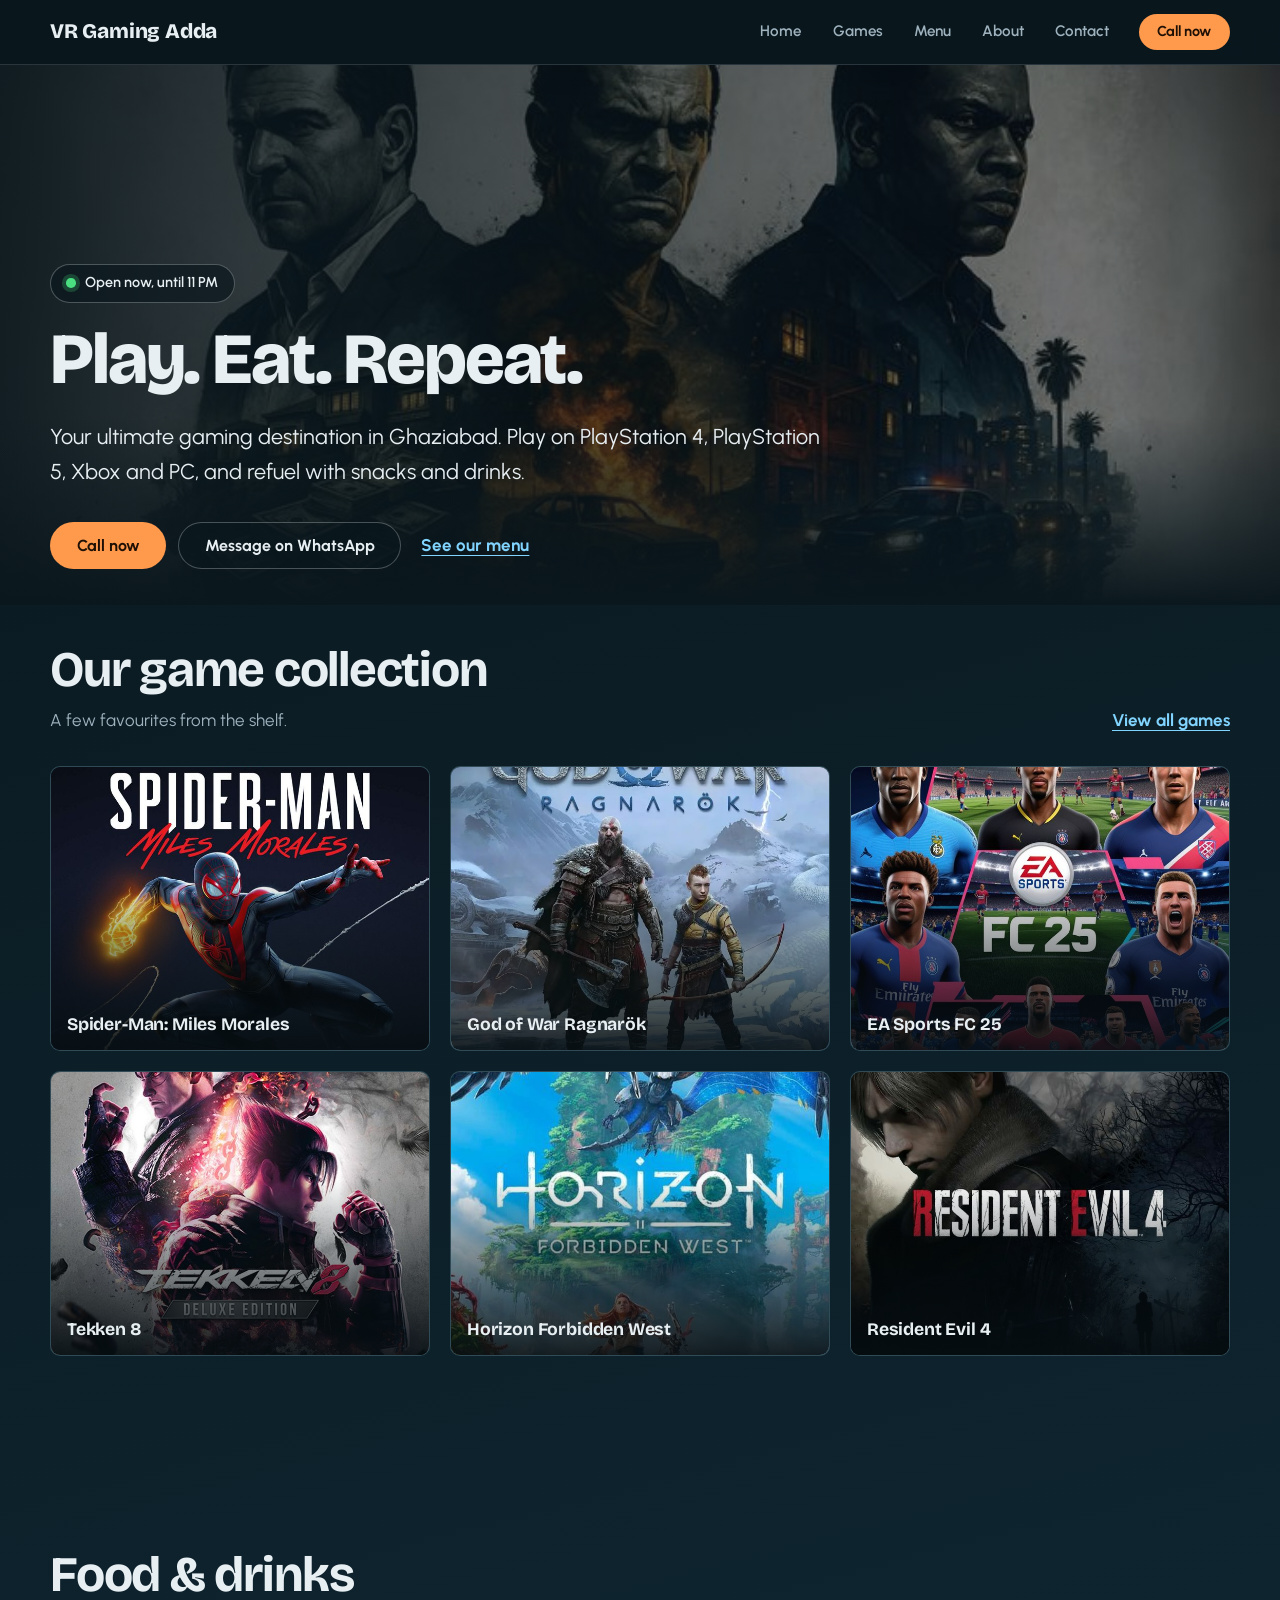
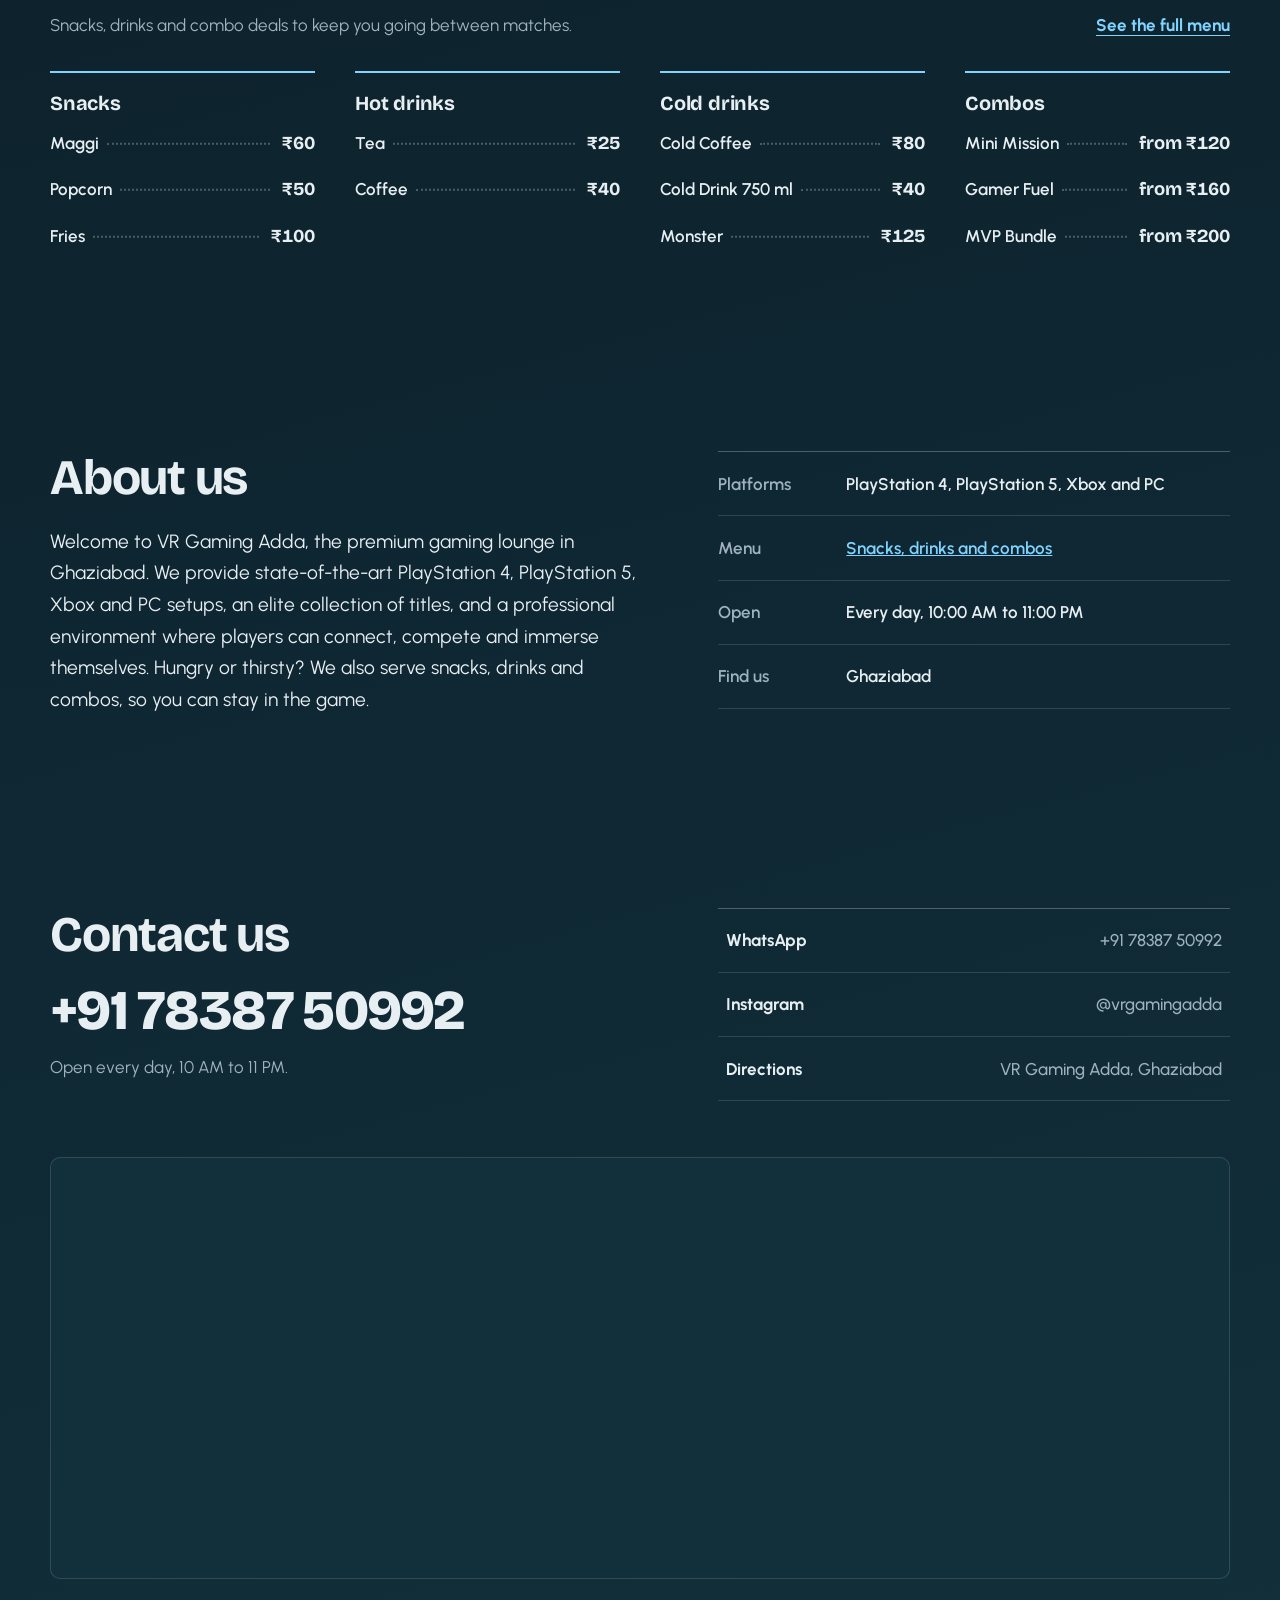
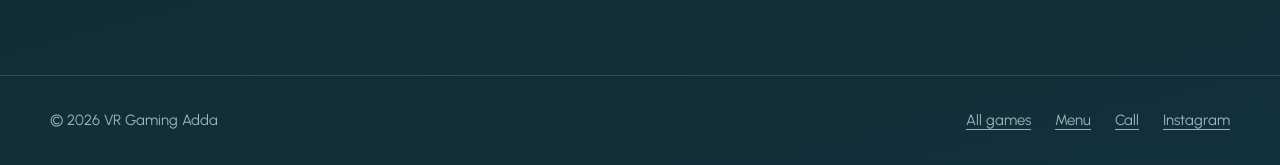
==== commit 7f93fdd1: "menu collaboration" ====
--- a/index.html
+++ b/index.html
@@ -4,11 +4,11 @@
   <meta charset="UTF-8">
   <meta name="viewport" content="width=device-width, initial-scale=1">
   <title>VR Gaming Adda | PlayStation, Xbox &amp; PC Gaming Lounge in Ghaziabad</title>
-  <meta name="description" content="VR Gaming Adda is a gaming lounge in Ghaziabad with PlayStation 4, PlayStation 5, Xbox and PC setups and a big game library. Open daily, 10 AM to 11 PM. Call +91 78387 50992.">
+  <meta name="description" content="Gaming lounge in Ghaziabad with PlayStation 4, PlayStation 5, Xbox and PC, plus snacks and drinks. Open daily, 10 AM to 11 PM. Call +91 78387 50992.">
   <meta name="theme-color" content="#0a171d">
   <meta property="og:type" content="website">
   <meta property="og:title" content="VR Gaming Adda | PlayStation, Xbox &amp; PC Gaming Lounge in Ghaziabad">
-  <meta property="og:description" content="Play the best games with friends on PlayStation, Xbox and PC. Open daily, 10 AM to 11 PM.">
+  <meta property="og:description" content="Play on PlayStation, Xbox and PC, and enjoy snacks and drinks. Open daily, 10 AM to 11 PM.">
   <link rel="icon" href="data:image/svg+xml,%3Csvg xmlns='http://www.w3.org/2000/svg' viewBox='0 0 100 100'%3E%3Ctext y='.9em' font-size='90'%3E🎮%3C/text%3E%3C/svg%3E">
 
   <link rel="preconnect" href="https://fonts.googleapis.com">
@@ -24,7 +24,7 @@
     "@context": "https://schema.org",
     "@type": "EntertainmentBusiness",
     "name": "VR Gaming Adda",
-    "description": "Gaming lounge in Ghaziabad with PlayStation 4, PlayStation 5, Xbox and PC.",
+    "description": "Gaming lounge in Ghaziabad with PlayStation 4, PlayStation 5, Xbox and PC, serving snacks and drinks.",
     "hasMap": "https://maps.app.goo.gl/BZPV2LRTuxXxfFPt9",
     "telephone": "+91-78387-50992",
     "address": {
@@ -78,10 +78,11 @@
           <span id="open-status">Open daily, 10 AM to 11 PM</span>
         </p>
         <h1 id="hero-title"><span>Play.</span> <span>Eat.</span> <span>Repeat.</span></h1>
-        <p class="hero-lead">Your ultimate gaming destination in Ghaziabad, with PlayStation 4, PlayStation 5, Xbox and PC.</p>
+        <p class="hero-lead">Your ultimate gaming destination in Ghaziabad. Play on PlayStation 4, PlayStation 5, Xbox and PC, and refuel with snacks and drinks.</p>
         <div class="hero-actions">
           <a class="btn btn-primary" href="tel:+917838750992">Call now</a>
           <a class="btn btn-outline" href="https://wa.me/917838750992?text=Hi!%20I%27d%20like%20to%20visit%20VR%20Gaming%20Adda.%20Are%20slots%20available%3F" target="_blank" rel="noopener noreferrer">Message on WhatsApp<span class="sr-only"> (opens in a new tab)</span></a>
+          <a class="text-link" href="menu.html">See our menu</a>
         </div>
       </div>
     </section>
@@ -100,6 +101,23 @@
         <!-- Filled in by games.js from games-data.js -->
         <ul class="tile-grid" id="featured-games" role="list"></ul>
         <noscript><p class="noscript-note">Turn on JavaScript to see the games, or <a href="games.html">open the full list</a>.</p></noscript>
+      </div>
+    </section>
+
+    <!-- FOOD & DRINKS -->
+    <section class="section" id="food" aria-labelledby="food-title">
+      <div class="container">
+        <div class="section-head">
+          <div>
+            <h2 class="section-title" id="food-title">Food &amp; drinks</h2>
+            <p class="section-sub">Snacks, drinks and combo deals to keep you going between matches.</p>
+          </div>
+          <a class="text-link" href="menu.html">See the full menu</a>
+        </div>
+
+        <!-- Filled in by menu.js from menu-data.js -->
+        <div class="menu-preview" id="menu-preview"></div>
+        <noscript><p class="noscript-note">Turn on JavaScript to see prices, or <a href="menu.html">open the menu page</a>.</p></noscript>
       </div>
     </section>
 
@@ -109,7 +127,7 @@
         <div>
           <h2 class="section-title" id="about-title">About us</h2>
           <p class="about-text">
-            Welcome to VR Gaming Adda, the premium gaming lounge in Ghaziabad. We provide state-of-the-art PlayStation 4, PlayStation 5, Xbox and PC setups, an elite collection of titles, and a professional environment where players can connect, compete and immerse themselves.
+            Welcome to VR Gaming Adda, the premium gaming lounge in Ghaziabad. We provide state-of-the-art PlayStation 4, PlayStation 5, Xbox and PC setups, an elite collection of titles, and a professional environment where players can connect, compete and immerse themselves. Hungry or thirsty? We also serve snacks, drinks and combos, so you can stay in the game.
           </p>
         </div>
 
@@ -117,6 +135,10 @@
           <div class="spec">
             <dt>Platforms</dt>
             <dd>PlayStation 4, PlayStation 5, Xbox and&nbsp;PC</dd>
+          </div>
+          <div class="spec">
+            <dt>Menu</dt>
+            <dd><a href="menu.html">Snacks, drinks and combos</a></dd>
           </div>
           <div class="spec">
             <dt>Open</dt>
@@ -189,6 +211,8 @@
 
   <script src="games-data.js"></script>
   <script src="games.js"></script>
+  <script src="menu-data.js"></script>
+  <script src="menu.js"></script>
   <script src="script.js"></script>
 </body>
 </html>
--- a/style.css
+++ b/style.css
@@ -302,12 +302,13 @@
 .hero h1 span { display: inline-block; }
 
 .hero-lead {
-  max-width: 30em;
+  max-width: 36em;
   margin: 1.5rem 0 2rem;
   font-size: clamp(1.1rem, 2.5vw, 1.35rem);
   color: var(--mist);
 }
-.hero-actions { display: flex; flex-wrap: wrap; gap: 0.75rem; }
+.hero-actions { display: flex; flex-wrap: wrap; align-items: center; gap: 0.75rem; }
+.hero-actions .text-link { padding: 0.6rem 0.5rem; }
 
 /* One orchestrated page-load moment: the title, then the details. */
 @keyframes rise {
@@ -662,6 +663,26 @@
 .combo-includes { margin: 0.25rem 0 0; color: var(--slate); font-size: 0.95rem; }
 .combo .menu-item { padding: 0.5rem 0; }
 
+/* short menu preview on the home page */
+.menu-preview {
+  display: grid;
+  grid-template-columns: 1fr;
+  gap: 2rem 2.5rem;
+}
+@media (min-width: 560px) {
+  .menu-preview { grid-template-columns: repeat(2, minmax(0, 1fr)); }
+}
+@media (min-width: 1200px) {
+  .menu-preview { grid-template-columns: repeat(4, minmax(0, 1fr)); }
+}
+.menu-preview-col { padding-top: 0.9rem; border-top: 2px solid var(--screen); }
+.menu-preview-col h3 { font-size: 1.25rem; font-weight: 700; letter-spacing: -0.01em; }
+.menu-preview-col h3 a { color: inherit; text-decoration: none; }
+.menu-preview-col h3 a:hover { text-decoration: underline; text-underline-offset: 0.2em; }
+.menu-preview-col .menu-item { gap: 0.75rem; padding: 0.5rem 0; }
+.menu-preview-col .menu-item dt { gap: 0.5rem; }
+.menu-preview-col .menu-item dt::after { min-width: 0.75rem; }
+
 /* ---------- Footer ---------- */
 
 .site-footer {
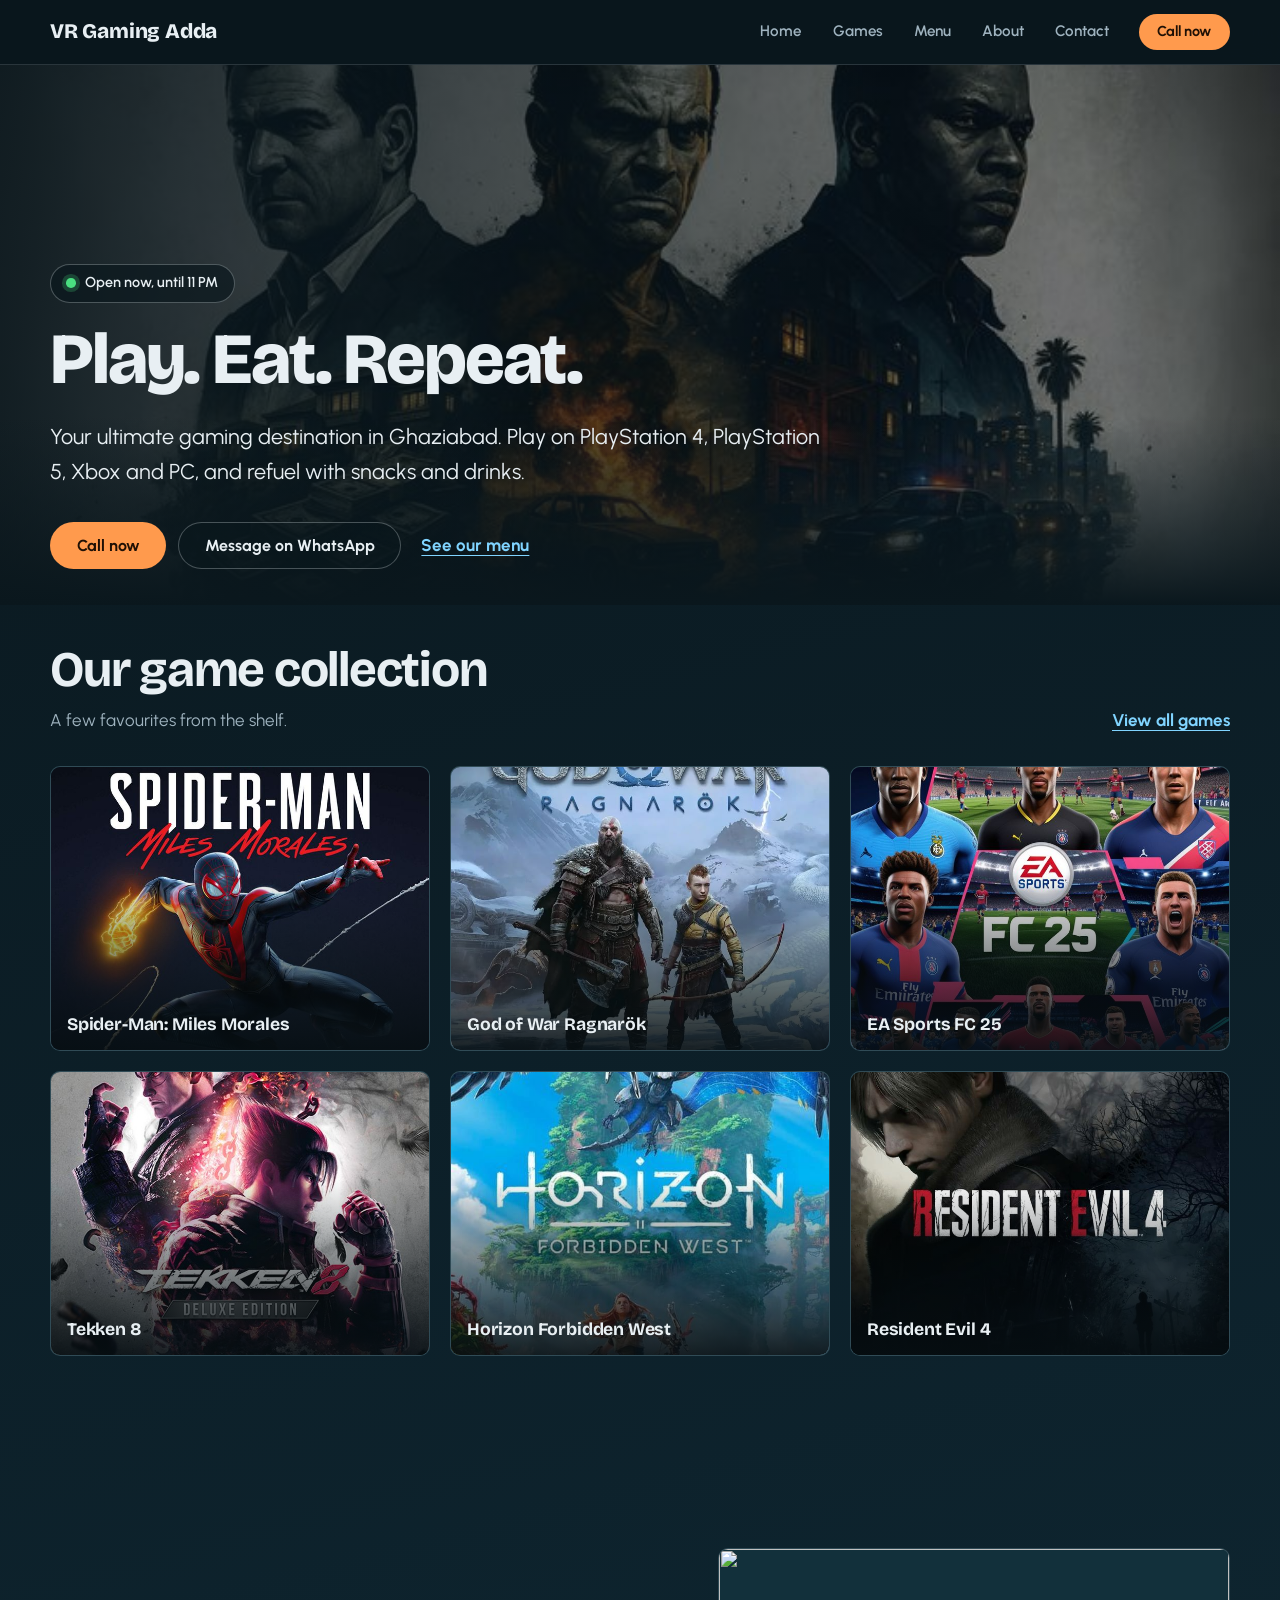
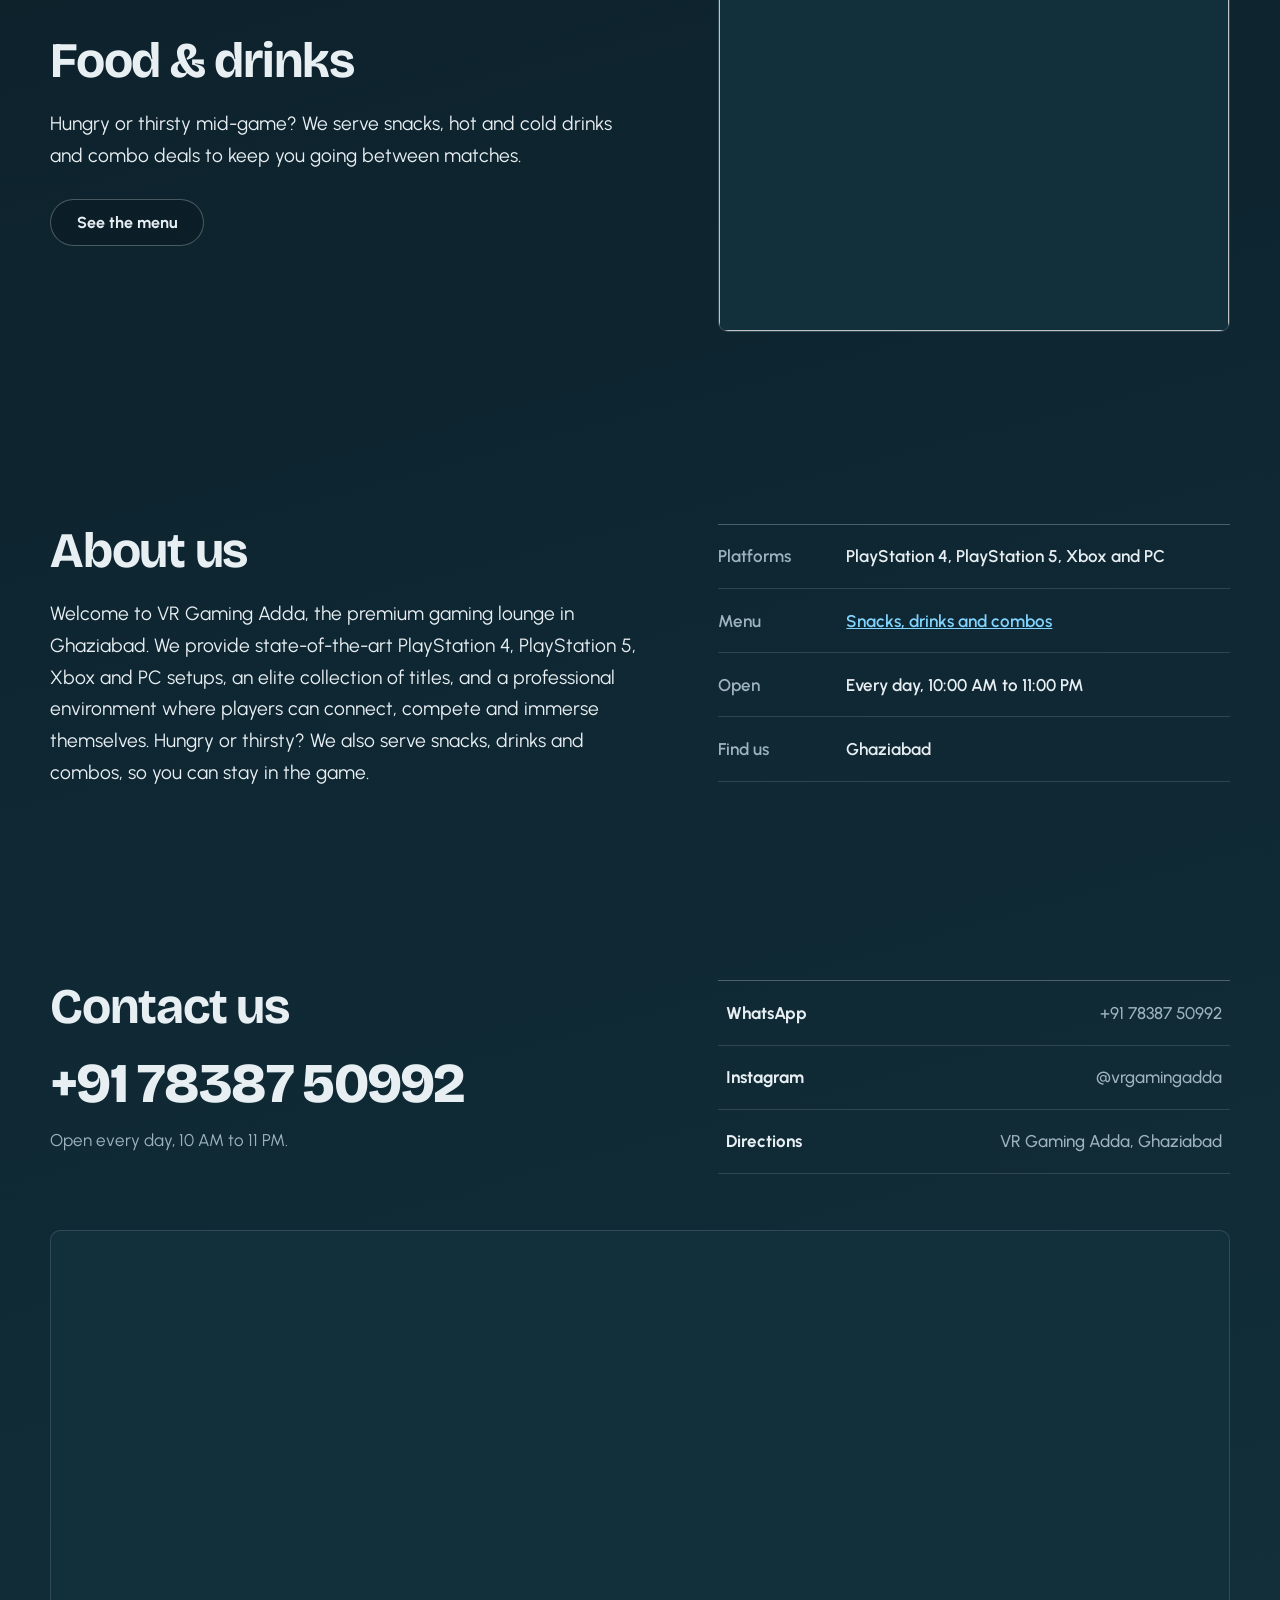
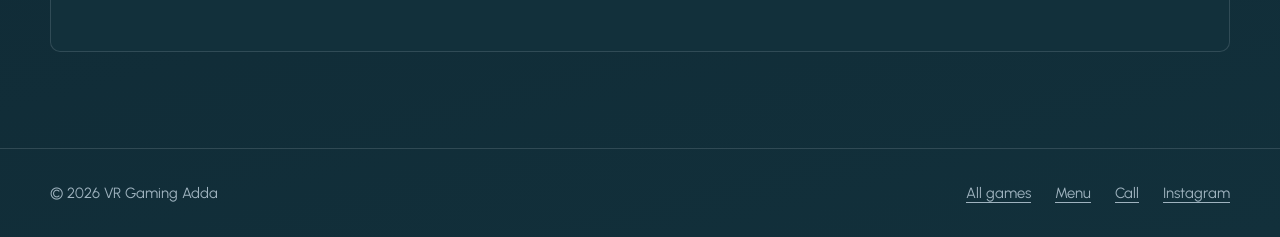
==== commit 246fab5d: "updating food section" ====
--- a/index.html
+++ b/index.html
@@ -106,18 +106,17 @@
 
     <!-- FOOD & DRINKS -->
     <section class="section" id="food" aria-labelledby="food-title">
-      <div class="container">
-        <div class="section-head">
-          <div>
-            <h2 class="section-title" id="food-title">Food &amp; drinks</h2>
-            <p class="section-sub">Snacks, drinks and combo deals to keep you going between matches.</p>
-          </div>
-          <a class="text-link" href="menu.html">See the full menu</a>
-        </div>
-
-        <!-- Filled in by menu.js from menu-data.js -->
-        <div class="menu-preview" id="menu-preview"></div>
-        <noscript><p class="noscript-note">Turn on JavaScript to see prices, or <a href="menu.html">open the menu page</a>.</p></noscript>
+      <div class="container split promo">
+        <div>
+          <h2 class="section-title" id="food-title">Food &amp; drinks</h2>
+          <p class="about-text">Hungry or thirsty mid-game? We serve snacks, hot and cold drinks and combo deals to keep you going between matches.</p>
+          <p class="promo-action"><a class="btn btn-outline" href="menu.html">See the menu</a></p>
+        </div>
+
+        <!-- Put your picture in the img folder as game_food_pic.jpg -->
+        <a class="promo-media" href="menu.html" tabindex="-1" aria-hidden="true">
+          <img src="img/game_food_pic.jpg" alt="" loading="lazy" decoding="async">
+        </a>
       </div>
     </section>
 
@@ -211,8 +210,6 @@
 
   <script src="games-data.js"></script>
   <script src="games.js"></script>
-  <script src="menu-data.js"></script>
-  <script src="menu.js"></script>
   <script src="script.js"></script>
 </body>
 </html>
--- a/style.css
+++ b/style.css
@@ -663,25 +663,21 @@
 .combo-includes { margin: 0.25rem 0 0; color: var(--slate); font-size: 0.95rem; }
 .combo .menu-item { padding: 0.5rem 0; }
 
-/* short menu preview on the home page */
-.menu-preview {
-  display: grid;
-  grid-template-columns: 1fr;
-  gap: 2rem 2.5rem;
-}
-@media (min-width: 560px) {
-  .menu-preview { grid-template-columns: repeat(2, minmax(0, 1fr)); }
-}
-@media (min-width: 1200px) {
-  .menu-preview { grid-template-columns: repeat(4, minmax(0, 1fr)); }
-}
-.menu-preview-col { padding-top: 0.9rem; border-top: 2px solid var(--screen); }
-.menu-preview-col h3 { font-size: 1.25rem; font-weight: 700; letter-spacing: -0.01em; }
-.menu-preview-col h3 a { color: inherit; text-decoration: none; }
-.menu-preview-col h3 a:hover { text-decoration: underline; text-underline-offset: 0.2em; }
-.menu-preview-col .menu-item { gap: 0.75rem; padding: 0.5rem 0; }
-.menu-preview-col .menu-item dt { gap: 0.5rem; }
-.menu-preview-col .menu-item dt::after { min-width: 0.75rem; }
+/* food & drinks promo on the home page: text on one side, picture on the other */
+.promo { align-items: center; }
+.promo-action { margin: 1.75rem 0 0; }
+.promo-media {
+  display: block;
+  overflow: hidden;
+  aspect-ratio: 4 / 3;
+  border: 1px solid var(--line);
+  border-radius: var(--radius);
+  background: var(--teal);
+}
+.promo-media img { width: 100%; height: 100%; object-fit: cover; transition: transform 0.6s ease; }
+@media (hover: hover) {
+  .promo-media:hover img { transform: scale(1.04); }
+}
 
 /* ---------- Footer ---------- */
 
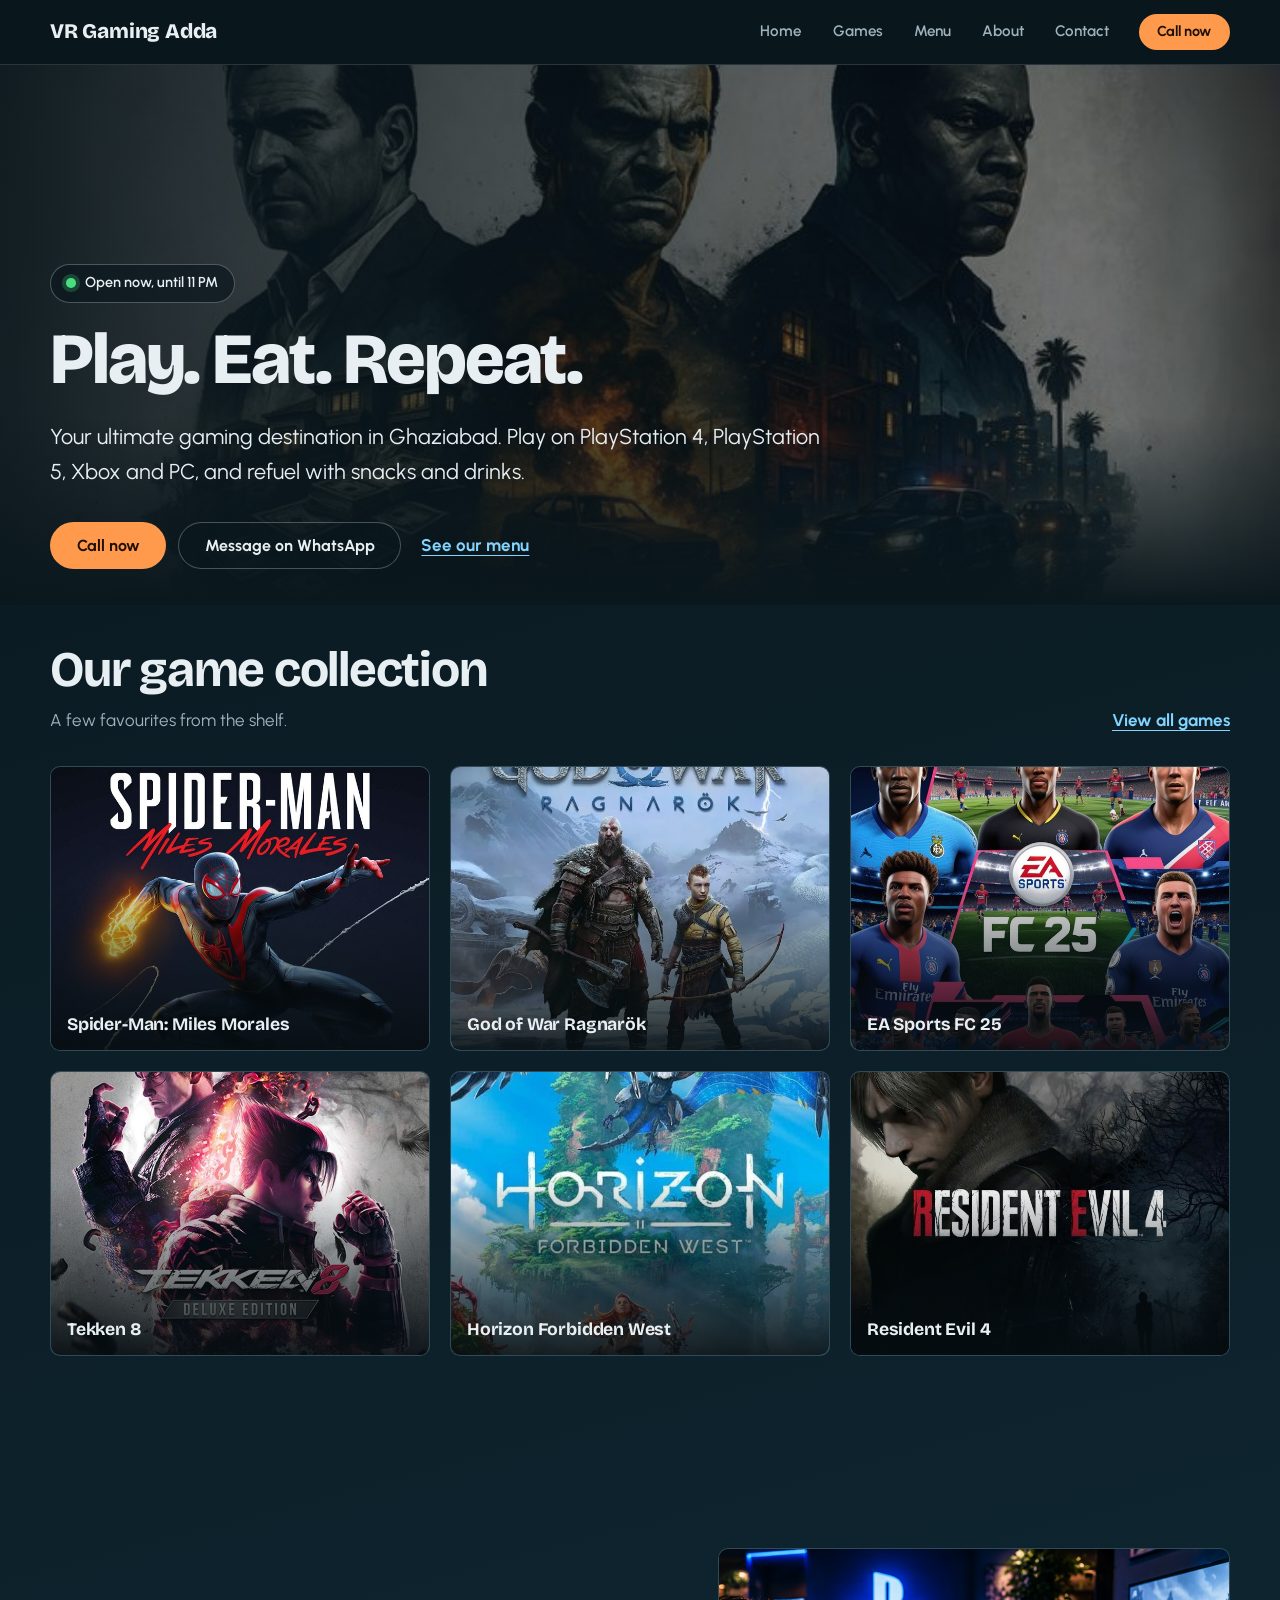
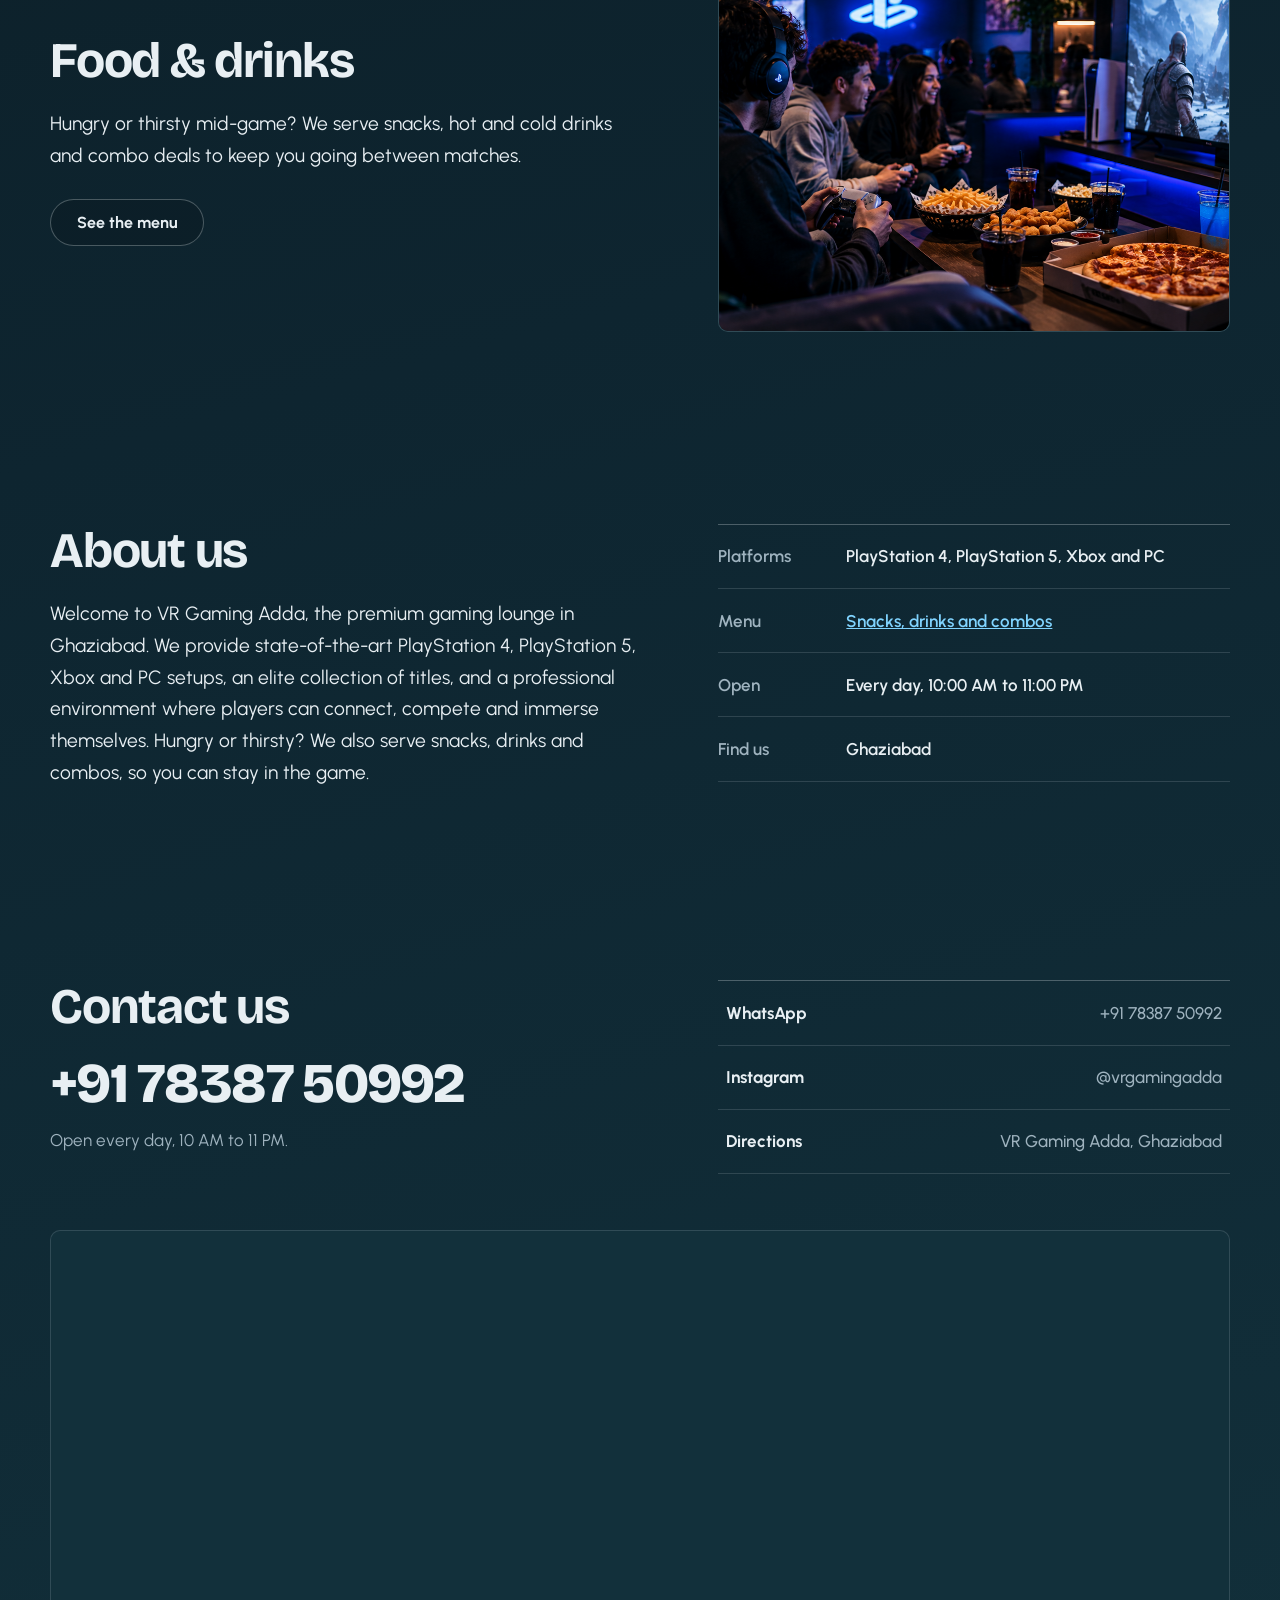
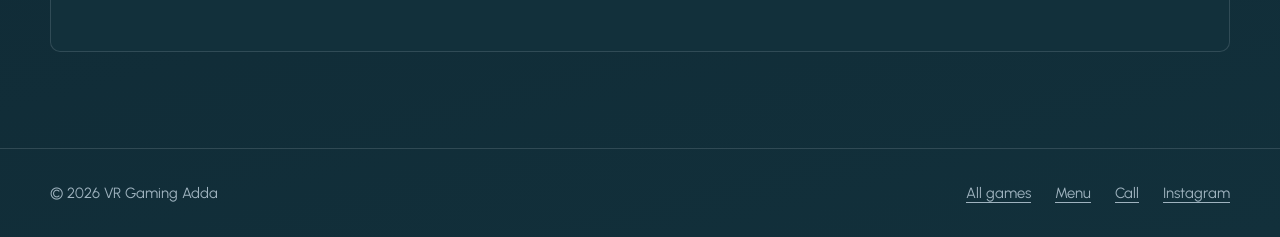
==== commit 96f0e029: "bugfix menu picture" ====
--- a/index.html
+++ b/index.html
@@ -113,9 +113,9 @@
           <p class="promo-action"><a class="btn btn-outline" href="menu.html">See the menu</a></p>
         </div>
 
-        <!-- Put your picture in the img folder as game_food_pic.jpg -->
+        
         <a class="promo-media" href="menu.html" tabindex="-1" aria-hidden="true">
-          <img src="img/game_food_pic.jpg" alt="" loading="lazy" decoding="async">
+          <img src="img/game_food_pic.png" alt="" loading="lazy" decoding="async">
         </a>
       </div>
     </section>
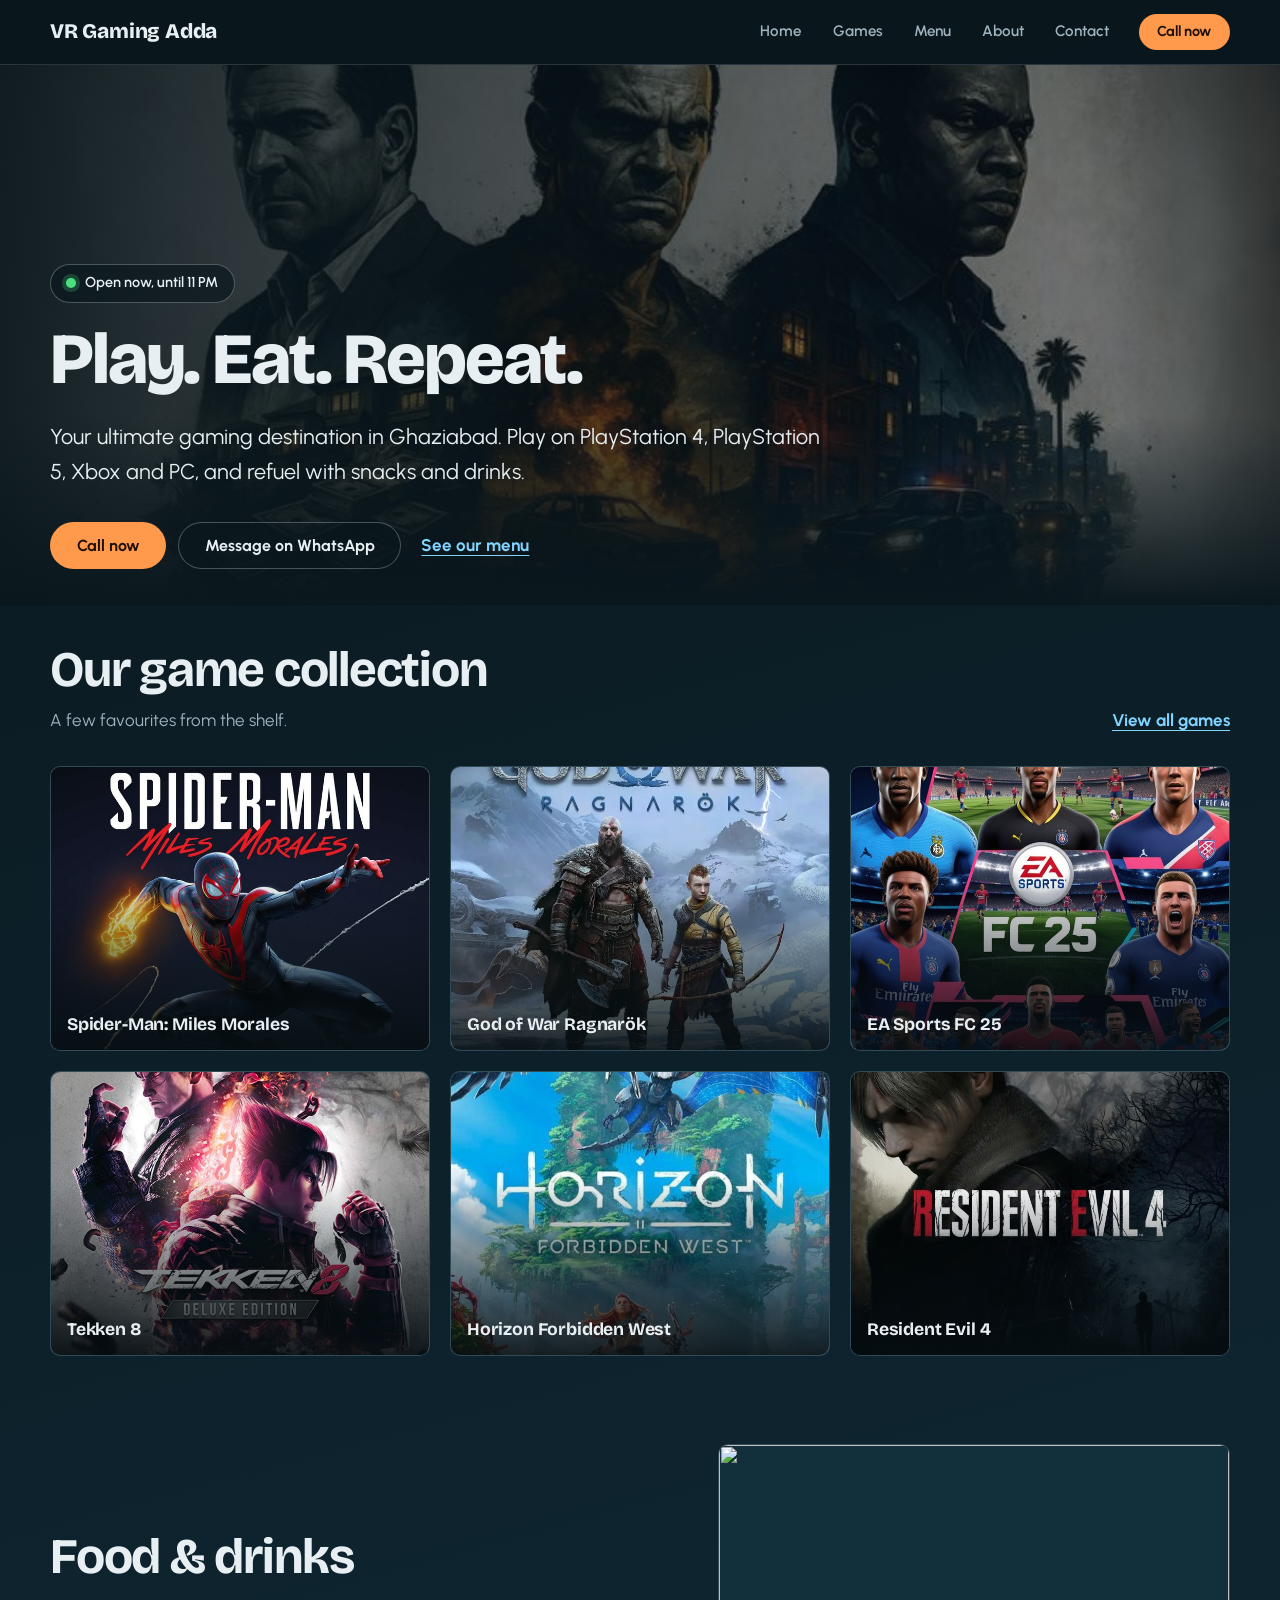
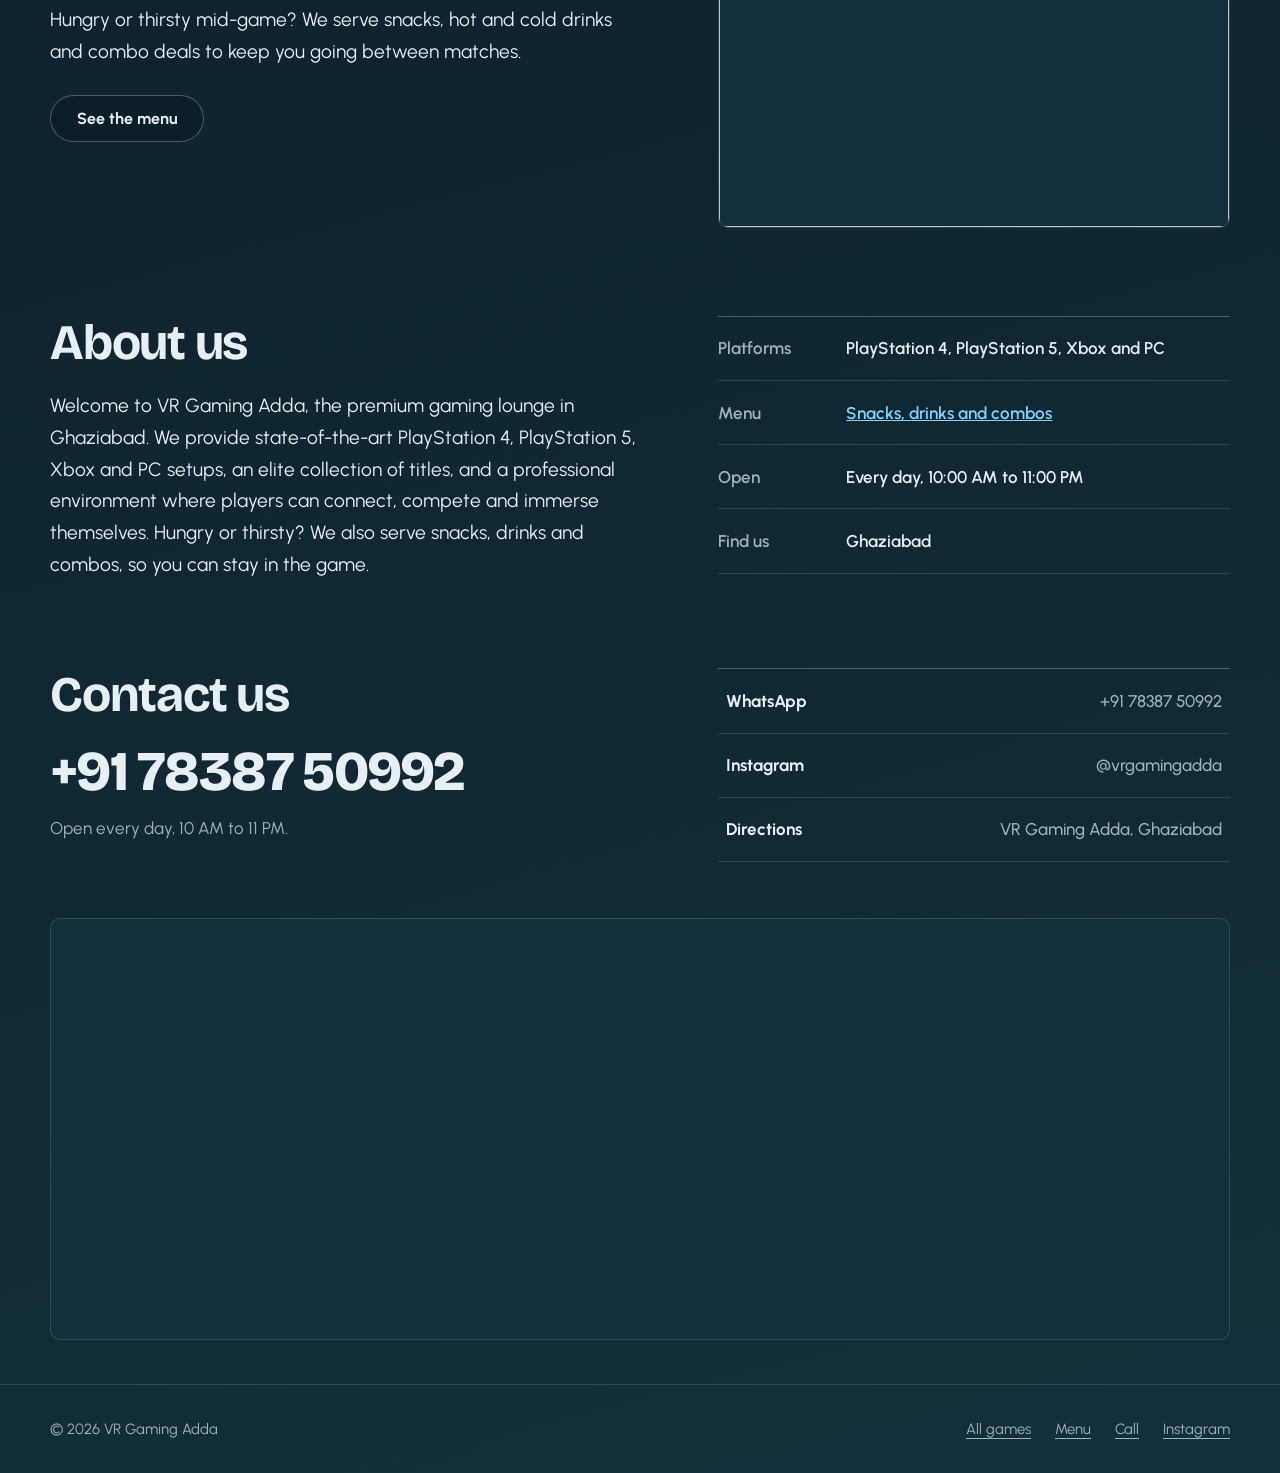
==== commit 20ae8f1d: "reducing vertical padding" ====
--- a/index.html
+++ b/index.html
@@ -88,7 +88,7 @@
     </section>
 
     <!-- GAMES -->
-    <section class="section" id="games" aria-labelledby="games-title">
+    <section class="section section--compact" id="games" aria-labelledby="games-title">
       <div class="container">
         <div class="section-head">
           <div>
@@ -105,7 +105,7 @@
     </section>
 
     <!-- FOOD & DRINKS -->
-    <section class="section" id="food" aria-labelledby="food-title">
+    <section class="section section--compact" id="food" aria-labelledby="food-title">
       <div class="container split promo">
         <div>
           <h2 class="section-title" id="food-title">Food &amp; drinks</h2>
@@ -113,15 +113,15 @@
           <p class="promo-action"><a class="btn btn-outline" href="menu.html">See the menu</a></p>
         </div>
 
-        
+        <!-- Put your picture in the img folder as game_food_pic.jpg -->
         <a class="promo-media" href="menu.html" tabindex="-1" aria-hidden="true">
-          <img src="img/game_food_pic.png" alt="" loading="lazy" decoding="async">
+          <img src="img/game_food_pic.jpg" alt="" loading="lazy" decoding="async">
         </a>
       </div>
     </section>
 
     <!-- ABOUT -->
-    <section class="section" id="about" aria-labelledby="about-title">
+    <section class="section section--compact" id="about" aria-labelledby="about-title">
       <div class="container split">
         <div>
           <h2 class="section-title" id="about-title">About us</h2>
@@ -152,7 +152,7 @@
     </section>
 
     <!-- CONTACT -->
-    <section class="section" id="contact" aria-labelledby="contact-title">
+    <section class="section section--compact" id="contact" aria-labelledby="contact-title">
       <div class="container">
         <div class="split">
           <div>
--- a/style.css
+++ b/style.css
@@ -329,6 +329,8 @@
 
 .section { padding-block: clamp(3.5rem, 8vw, 6rem); }
 .section--tight { padding-top: 1rem; }
+/* tighter spacing above and below the home page sections */
+.section--compact { padding-block: clamp(1.75rem, 4vw, 2.75rem); }
 /* the section right after the hero needs less space above it */
 .hero + .section { padding-top: clamp(1.5rem, 3vw, 2.5rem); }
 
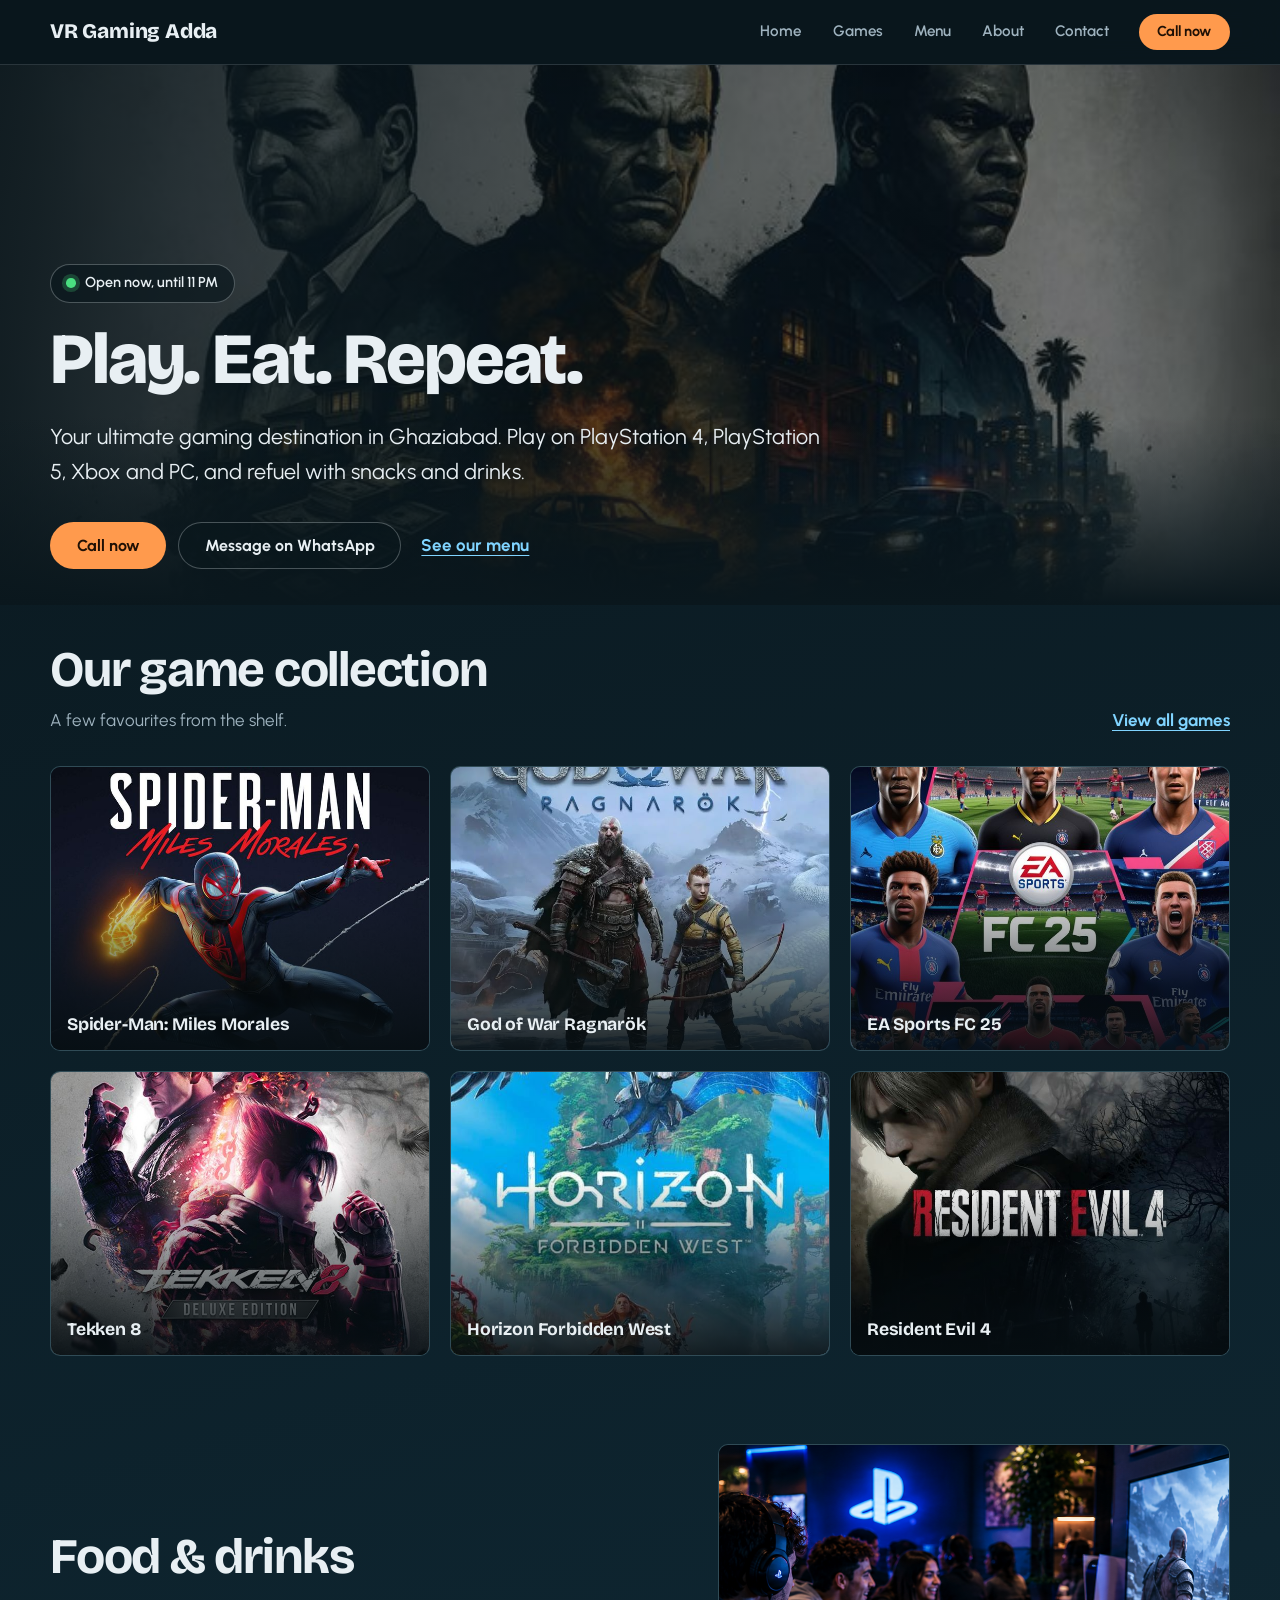
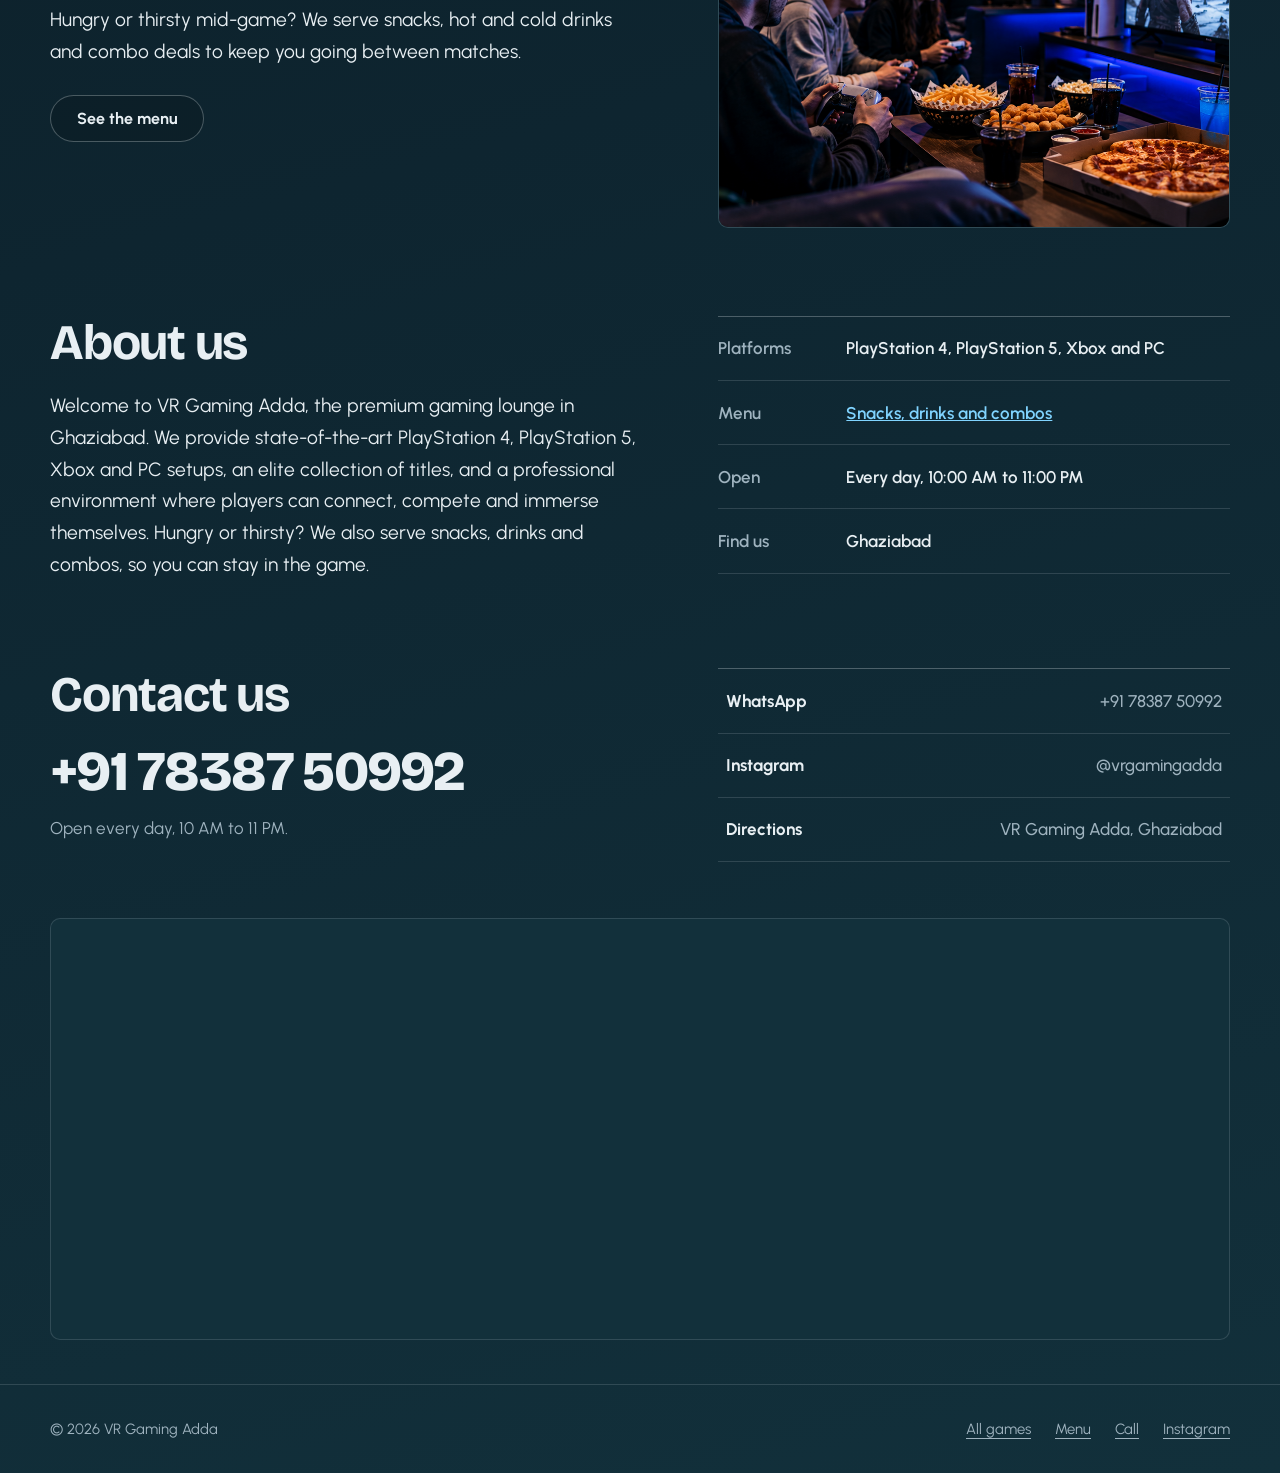
==== commit 84fb2934: "bugfix pic name" ====
--- a/index.html
+++ b/index.html
@@ -112,10 +112,8 @@
           <p class="about-text">Hungry or thirsty mid-game? We serve snacks, hot and cold drinks and combo deals to keep you going between matches.</p>
           <p class="promo-action"><a class="btn btn-outline" href="menu.html">See the menu</a></p>
         </div>
-
-        <!-- Put your picture in the img folder as game_food_pic.jpg -->
         <a class="promo-media" href="menu.html" tabindex="-1" aria-hidden="true">
-          <img src="img/game_food_pic.jpg" alt="" loading="lazy" decoding="async">
+          <img src="img/game_food_pic.png" alt="" loading="lazy" decoding="async">
         </a>
       </div>
     </section>
